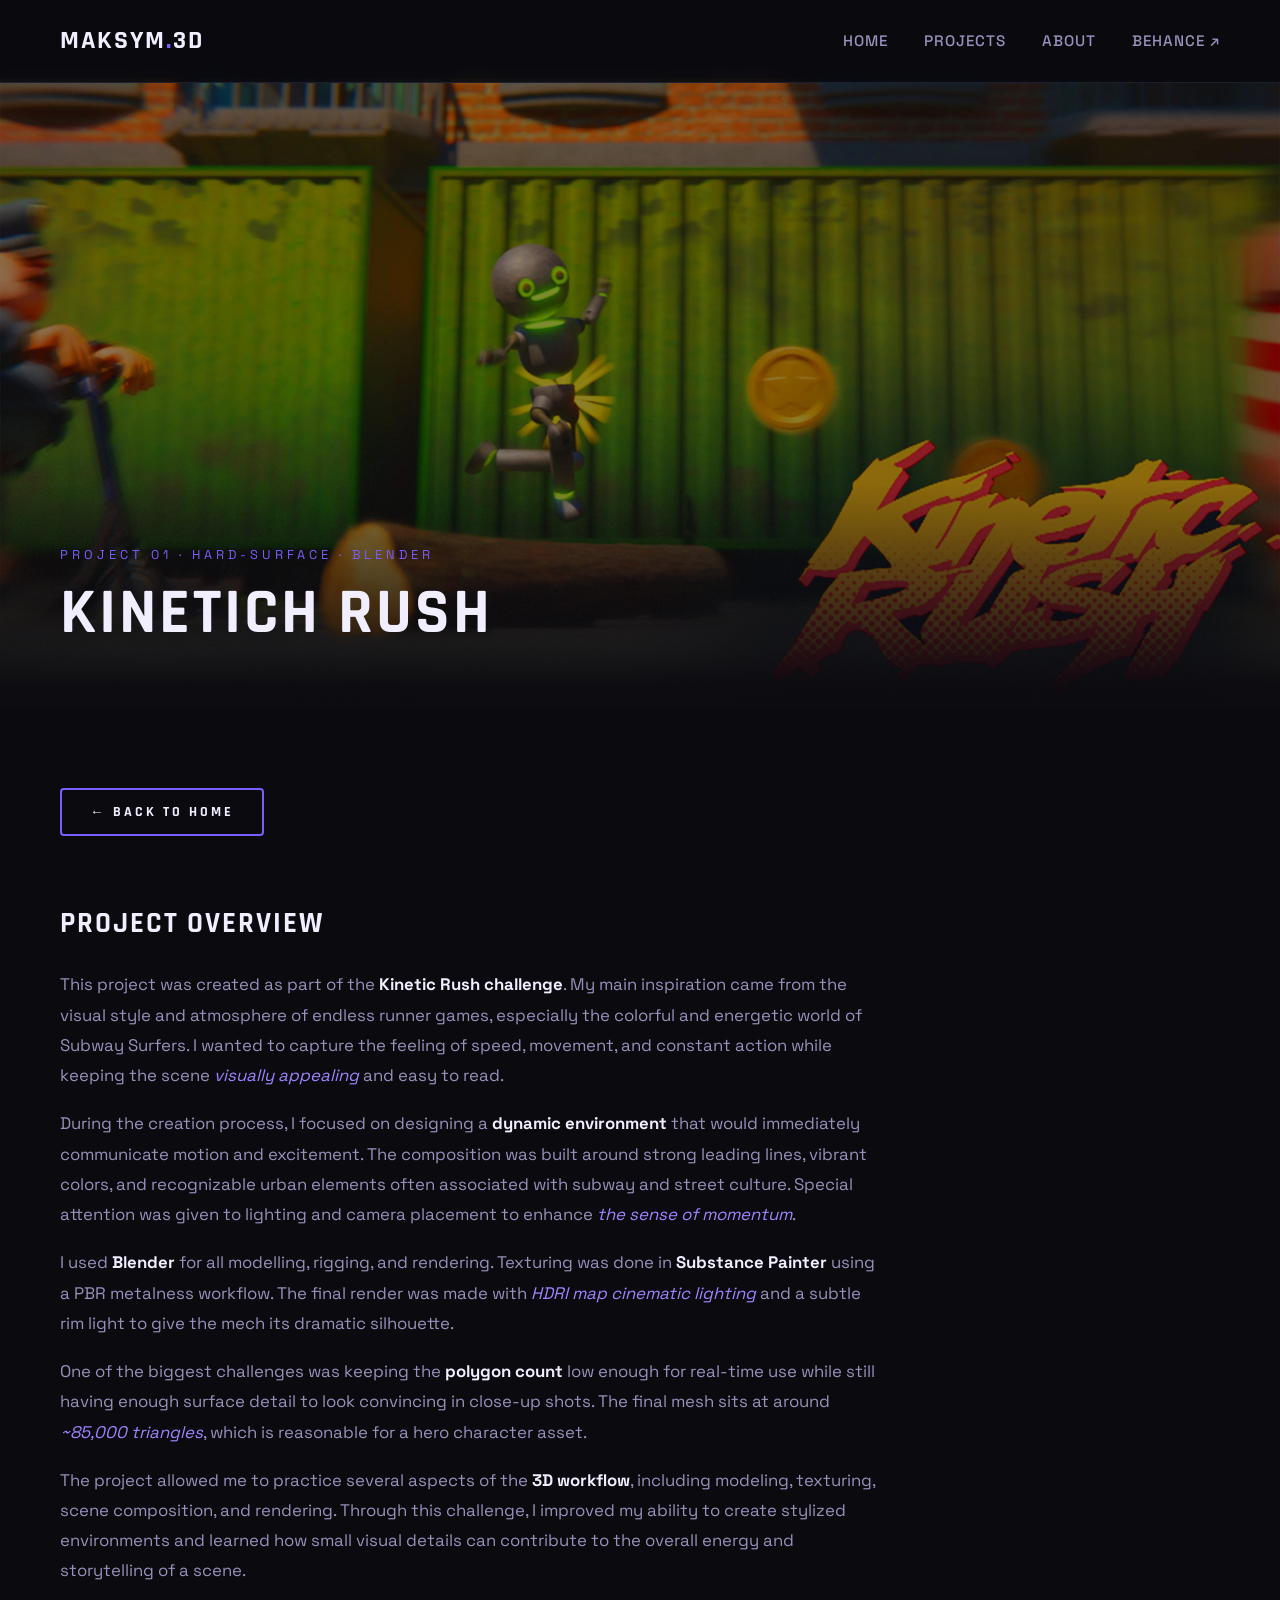
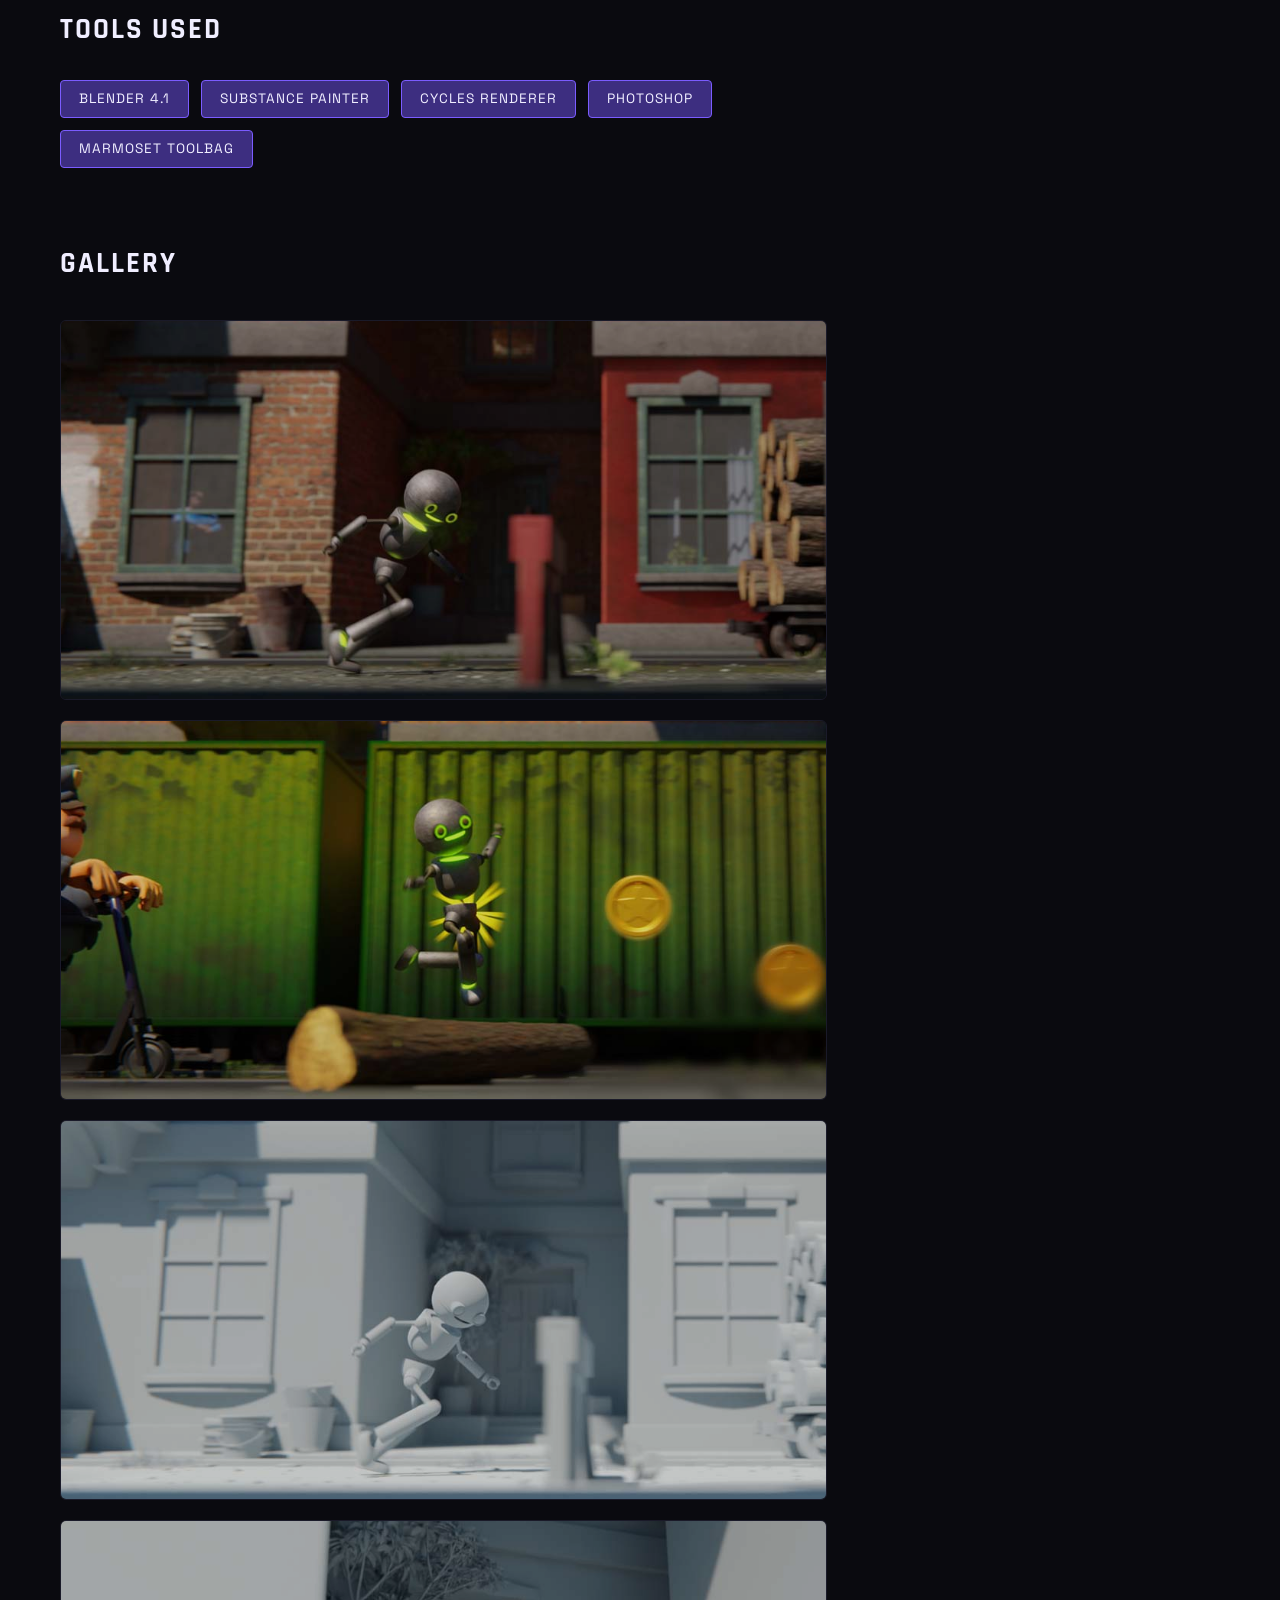
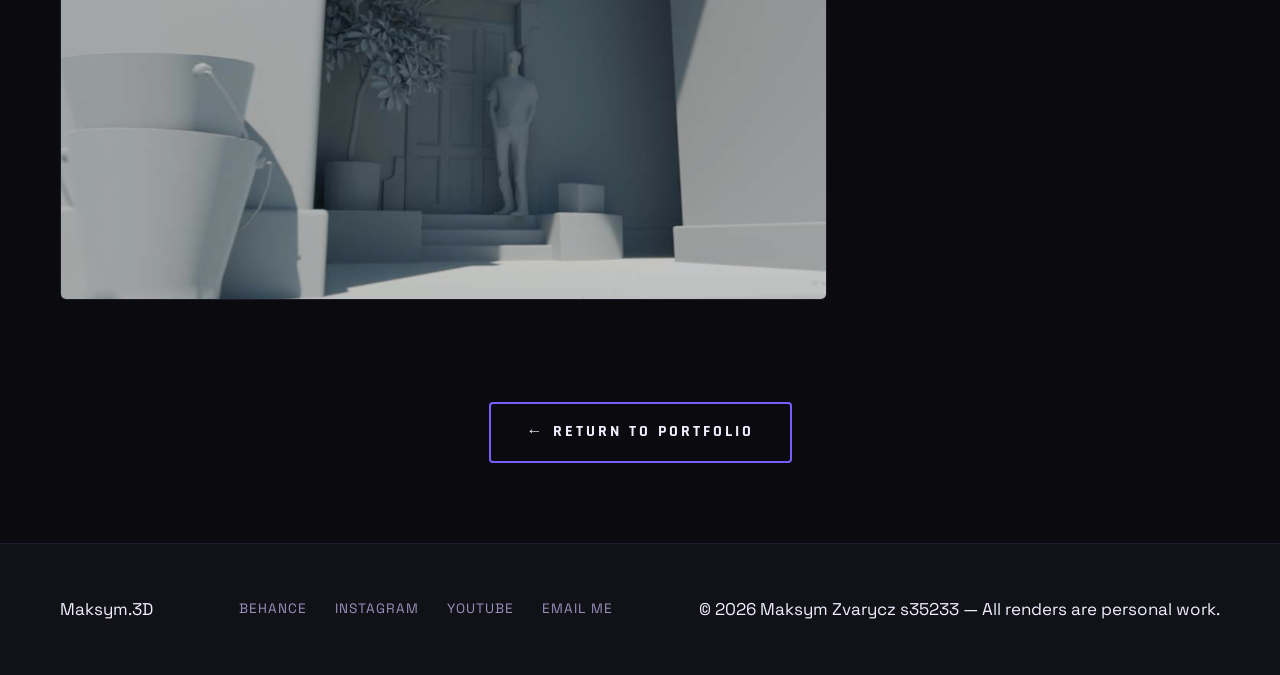
==== card 2.HTML @ 403d9074 "Add files via upload card 2 test" ====
<html lang="en">
<head>
    <meta charset="UTF-8">
    <meta name="viewport" content="width=device-width, initial-scale=1.0">
    <title>Kinetic Rush — Maksym Zvarycz 3D</title>
    <link rel="stylesheet" href="style.css">
</head>

<body>

    <!-- ===================== HEADER ===================== -->
    <header>
       <a href="index.html" class="logo">Maksym<span>.</span>3D</a>
        <nav>
            <a href="https://s35233-pja.github.io/index.html">Home</a>
            <a href="https://s35233-pja.github.io/index.html#projects">Projects</a>
            <a href="https://s35233-pja.github.io/index.html#about">About</a>
           <a href="https://www.behance.net/maximalityyystudio" target="_blank"> Behance ↗</a>
        </nav>
    </header>

    <!-- ===================== MAIN CONTENT ===================== -->
    <main>

        <!-- ===== PROJECT HERO BANNER ===== -->
        <section class="project-hero">
            <!-- Large banner image (external) -->
            <img
                class="hero-bg"
                src="Kinetic rush image.jpg"
            >

            <div class="project-hero-content">
                <span class="project-tag">Project 01 · Hard-Surface · Blender</span>
                <h1>Kinetich Rush</h1>
            </div>
        </section>

        <!-- ===== PROJECT CONTENT ===== -->
        <div class="project-content">

            <!-- Back button -->
            <a href="index.html" class="btn btn-back">← Back to Home</a>

            <br><br><br>

            <!-- ===== DESCRIPTION ===== -->
            <div class="project-desc">
                <h2>Project Overview</h2>

                <p>
This project was created as part of the <b>Kinetic Rush challenge</b>. 
My main inspiration came from the visual style and atmosphere of endless runner games, especially the colorful and energetic world of Subway Surfers. 
I wanted to capture the feeling of speed, movement, and constant action while keeping the scene <em>visually appealing</em> and easy to read.
                </p>

                <p>
During the creation process, I focused on designing a <b>dynamic environment</b> that would immediately communicate motion and excitement. 
The composition was built around strong leading lines, vibrant colors, and recognizable urban elements often associated with subway and street culture.
Special attention was given to lighting and camera placement to enhance <em>the sense of momentum</em>.
                </p>

                <p>
                    I used <b>Blender</b> for all modelling, rigging, and rendering.
                    Texturing was done in <b>Substance Painter</b> using a PBR metalness workflow.
                    The final render was made with <em>HDRI map cinematic lighting</em> and
                    a subtle rim light to give the mech its dramatic silhouette.
                </p>

                <p>
                    One of the biggest challenges was keeping the <b>polygon count</b> low enough
                    for real-time use while still having enough surface detail to look convincing
                    in close-up shots. The final mesh sits at around <em>~85,000 triangles</em>,
                    which is reasonable for a hero character asset.
                </p>

                <p>
                    The project allowed me to practice several aspects of the <b>3D workflow</b>, including modeling, texturing, scene composition, and rendering.
Through this challenge, I improved my ability to create stylized environments and learned how small visual details can contribute to the overall energy and storytelling of a scene.
                </p>

                <!-- Tools used list -->
                <h2>Tools Used</h2>
                <ul class="tools-list">
                    <li>Blender 4.1</li>
                    <li>Substance Painter</li>
                    <li>Cycles Renderer</li>
                    <li>Photoshop</li>
                    <li>Marmoset Toolbag</li>
                </ul>
            </div>

            <!-- ===== IMAGE GALLERY ===== -->
            <div class="gallery-section">
                <h2>Gallery</h2>
                <div class="gallery-grid">

                    <img
                        class="wide"
                        src="kont 3.jpg"
                        alt="render"
                    >

                    <img class="wide"
                        src="kont 1.jpg"
                        alt="render"
                    >

                    <img class="wide"
                        src="kont 2.jpg"
                        alt="render"
                    >
                    <img class="wide"
                        src="kont 4.jpg"
                        alt="render"
                    >

                </div>
            </div>

            <!-- ===== BACK BUTTON (bottom) ===== -->
            <div class="center-wrap">
                <a href="https://s35233-pja.github.io/index.html" class="btn">← Return to Portfolio</a>
            </div>
        </div><!-- end .project-content -->

    </main>

    <!-- FOOTER -->
    <footer>
        <span class="footer-logo">Maksym<span>.</span>3D</span>
        <div class="footer-links">
            <a href="https://www.behance.net/maximalityyystudio" target="_blank">Behance </a>
            <a href="https://www.instagram.com/polskojaponska/" target="_blank" title="Not my instagram btw"> Instagram </a>
            <a href="https://www.youtube.com/@Maximalityyy/featured" target="_blank">YouTube </a>
            <a href="mailto:s353233@pjwstk.edu.pl">Email Me</a>
        </div>
        <p>&copy; 2026 Maksym Zvarycz s35233 — All renders are personal work.</p>
    </footer>
</body>
</html>
---- style.css ----
/* PORTFOLIO - 3D ARTIST
   style.css - Main Stylesheet
   Written by: MAKSYM ZVARYCZ */

/* ---- Google Fonts Import ---- */
@import url('https://fonts.googleapis.com/css2?family=Rajdhani:wght@400;600;700&family=Space+Grotesk:wght@300;400;500&display=swap');

/* ---- CSS Variables (custom properties) ---- */
:root {
    --bg-dark:       #0a0a0f;
    --bg-card:       #111118;
    --bg-section:    #0d0d14;
    --accent:        #7b5cff;
    --accent-glow:   #a084ff;
    --accent-dim:    #3d2e80;
    --text-white:    #f0eeff;
    --text-grey:     #9990bb;
    --border-color:  #1e1e30;
    --font-heading:  'Rajdhani', sans-serif;
    --font-body:     'Space Grotesk', sans-serif;
}

/* ---- Reset & Base ---- */
* {
    margin: 0;
    padding: 0;
    box-sizing: border-box;
}

html {
    scroll-behavior: smooth;
}

body {
    background-color: var(--bg-dark);
    color: var(--text-white);
    font-family: var(--font-body);
    font-size: 17px;
    line-height: 1.8;
}

/* ---- KEYFRAME ANIMATIONS ---- */

/* Glowing pulse animation for hero title */
@keyframes glow-pulse {
    0%   { text-shadow: 0 0 10px var(--accent), 0 0 20px var(--accent); }
    50%  { text-shadow: 0 0 25px var(--accent-glow), 0 0 60px var(--accent-glow), 0 0 80px var(--accent); }
    100% { text-shadow: 0 0 10px var(--accent), 0 0 20px var(--accent); }
}

/* Slow floating animation for hero badge */
@keyframes float {
    0%   { transform: translateY(0px); }
    50%  { transform: translateY(-10px); }
    100% { transform: translateY(0px); }
}

/* Fade in from bottom - used on sections */
@keyframes fade-up {
    from {
        opacity: 0;
        transform: translateY(30px);
    }
    to {
        opacity: 1;
        transform: translateY(0);
    }
}

/* Scanning line effect on hero banner */
@keyframes scan-line {
    0%   { top: -5%; }
    100% { top: 105%; }
}

/* ============================================
   HEADER / NAVIGATION
   ============================================ */

header {
    position: fixed;
    top: 0;
    left: 0;
    width: 100%;
    z-index: 100;
    background-color: rgba(10, 10, 15, 0.85);
    backdrop-filter: blur(10px);
    border-bottom: 1px solid var(--border-color);
    padding: 18px 60px;
    display: flex;
    justify-content: space-between;
    align-items: center;
}

/* Logo / site name */
.logo {
    font-family: var(--font-heading);
    font-size: 1.6rem;
    font-weight: 700;
    color: var(--text-white);
    text-decoration: none;
    letter-spacing: 2px;
    text-transform: uppercase;
}

.logo span {
    color: var(--accent);
}

/* Navigation links */
nav {
    display: flex;
    gap: 36px;
    align-items: center;
}

nav a {
    color: var(--text-grey);
    text-decoration: none;
    font-size: 0.95rem;
    font-weight: 500;
    letter-spacing: 1px;
    text-transform: uppercase;
    transition: color 0.3s ease;
}

nav a:hover {
    color: var(--accent-glow);
}

/* Active / current page link */
nav a.active {
    color: var(--text-white);
    border-bottom: 2px solid var(--accent);
    padding-bottom: 2px;
}

/* ============================================
   HERO SECTION
   ============================================ */

.hero {
    position: relative;
    width: 100%;
    min-height: 100vh;
    display: flex;
    flex-direction: column;
    justify-content: center;
    align-items: center;
    text-align: center;
    overflow: hidden;
    padding: 0 90px;

    /* Background */
    background-image:
        linear-gradient(to bottom, rgba(10,10,15,0.6) 0%, rgba(10,10,15,0.4) 50%, rgba(10,10,15,0.9) 100%),
        url("https://wallpapershome.com/images/pages/pic_h/5255.jpg");
    background-size: cover;
    background-position: center;
    background-attachment: fixed;
}

/* Animation scaner */
.hero::after {
    content: '';
    position: absolute;
    left: 0;
    width: 100%;
    height: 3px;
    background: linear-gradient(90deg, transparent, var(--accent), transparent);
    opacity: 0.4;
    animation: scan-line 5s linear infinite;
}

/* Main hero title */
.hero h1 {
    font-family: var(--font-heading);
    font-size: clamp(3rem, 7vw, 7rem);
    font-weight: 700;
    line-height: 1.1;
    letter-spacing: 4px;
    text-transform: uppercase;
    color: var(--text-white);
    animation: glow-pulse 1s ease-in-out infinite;
}

.hero h1 .highlight {
    color: var(--accent-glow);
}

/* Subtitle under hero title */
.hero-sub {
    margin-top: 24px;
    font-size: 1.15rem;
    color: var(--text-grey);
    max-width: 600px;
    font-style: italic;
}

/* Scroll indicator at bottom */
.scroll-hint {
    position: absolute;
    bottom: 40px;
    font-size: 0.8rem;
    letter-spacing: 3px;
    text-transform: uppercase;
    color: var(--text-grey);
}

/* ============================================
   SECTION TITLES (shared)
   ============================================ */

.section-title {
    font-family: var(--font-heading);
    font-size: clamp(2rem, 4vw, 3.5rem);
    font-weight: 700;
    letter-spacing: 3px;
    text-transform: uppercase;
    color: var(--text-white);
    margin-bottom: 12px;
}

.section-title span {
    color: var(--accent);
}

.section-subtitle {
    color: var(--text-grey);
    font-size: 1rem;
    margin-bottom: 60px;
    font-style: italic;
}

.section-header {
    text-align: center;
    margin-bottom: 20px;
}

/* Divider line under section titles */
.divider {
    width: 80px;
    height: 3px;
    background: linear-gradient(90deg, var(--accent), transparent);
    margin: 16px auto 0 auto;
}

/* ============================================
   PROJECTS SECTION
   ============================================ */

.projects-section {
    background-color: var(--bg-section);
    padding: 120px 60px;
    animation: fade-up 0.8s ease both;
}

/* Cards grid using CSS Grid */
.projects-grid {
    display: grid;
    grid-template-columns: repeat(2, 1fr);
    gap: 40px;
    max-width: 1400px;
    margin: 0 auto;
}

/* Single project card */
.project-card {
    background-color: var(--bg-card);
    border: 1px solid var(--border-color);
    border-radius: 8px;
    overflow: hidden;
    text-decoration: none;
    color: var(--text-white);
    transition: transform 0.3s ease, border-color 0.3s ease, box-shadow 0.3s ease;
    display: block;
}

.project-card:hover {
    transform: translateY(-8px);
    border-color: var(--accent-dim);
    box-shadow: 0 20px 60px rgba(123, 92, 255, 0.2);
}

.project-card img {
    width: 100%;
    height: 320px;
    object-fit: cover;
    display: block;
    filter: brightness(0.85);
    transition: filter 0.3s ease;
}

.project-card:hover img {
    filter: brightness(1);
}

.card-body {
    padding: 28px 32px;
}

.card-tag {
    font-size: 0.75rem;
    letter-spacing: 3px;
    text-transform: uppercase;
    color: var(--accent);
    margin-bottom: 10px;
    display: block;
}

.card-title {
    font-family: var(--font-heading);
    font-size: 1.8rem;
    font-weight: 700;
    letter-spacing: 1px;
    margin-bottom: 12px;
}

.card-desc {
    color: var(--text-grey);
    font-size: 0.95rem;
    line-height: 1.7;
}

/* ============================================
   ABOUT ME SECTION
   ============================================ */

.about-section {
    padding-top: 20px;
    padding-bottom: 60px;
    padding-left: 60px;
    padding-right: 60px;

    max-width: 1400px;
    margin: 50px auto;

    display: flex;
    flex-direction: column;
    justify-content: center;
    align-items: center;
    gap: 30px;
}

.about-image-wrap {
    flex: 0 0 420px;
}

.about-image-wrap img {
    width: 100%;
    height: 520px;
    object-fit: cover;
    border-radius: 6px;
    border: 1px solid var(--border-color);
    filter: grayscale(20%) brightness(0.9);
}

/*footer suport*/

.about-text {
    flex: 1;
}

.about-text p {
    color: var(--text-grey);
    margin-bottom: 22px;
    font-size: 1.05rem;
}

.about-text p b {
    color: var(--text-white);
    font-weight: 600;
}

.about-text p em {
    color: var(--accent-glow);
    font-style: italic;
}

/* Skills list */
.skills-list {
    display: flex;
    flex-wrap: wrap;
    gap: 12px;
    margin-top: 28px;
    list-style: none;
}

.skills-list li {
    background-color: var(--bg-card);
    border: 1px solid var(--border-color);
    color: var(--text-grey);
    font-size: 0.85rem;
    letter-spacing: 1px;
    padding: 6px 16px;
    border-radius: 4px;
    text-transform: uppercase;
    transition: border-color 0.3s ease, color 0.3s ease;
}

.skills-list li:hover {
    border-color: var(--accent);
    color: var(--text-white);
}

/* ============================================
   CTA BUTTON (custom styled)
   ============================================ */

.btn {
    display: inline-block;
    margin-top: 32px;
    padding: 14px 36px;
    font-family: var(--font-heading);
    font-size: 1rem;
    font-weight: 700;
    letter-spacing: 3px;
    text-transform: uppercase;
    color: var(--text-white);
    text-decoration: none;
    background: transparent;
    border: 2px solid var(--accent);
    border-radius: 4px;
    cursor: pointer;
    transition: background 0.3s ease, color 0.3s ease, box-shadow 0.3s ease, transform 0.2s ease;
}

.btn:hover {
    background-color: var(--accent);
    color: #fff;
    box-shadow: 0 0 30px rgba(123, 92, 255, 0.5);
    transform: scale(1.04);
}

/* Back button - used on subpages */
.btn-back {
    margin-top: 0;
    padding: 10px 28px;
    font-size: 0.85rem;
}

/* ============================================
   FOOTER
   ============================================ */

footer {
    background-color: var(--bg-card);
    border-top: 1px solid var(--border-color);
    padding: 50px 60px;
    display: flex;
    justify-content: space-between;
    align-items: center;
    flex-wrap: wrap;
    gap: 20px;
}

.footer-name {
    font-family: var(--font-heading);
    font-size: 1.4rem;
    font-weight: 700;
    letter-spacing: 2px;
    color: var(--text-white);
}

.footer-name span {
    color: var(--accent);
}

.footer-links {
    display: flex;
    gap: 28px;
}

.footer-links a {
    color: var(--text-grey);
    font-size: 0.85rem;
    letter-spacing: 1px;
    text-transform: uppercase;
    text-decoration: none;
    transition: color 0.3s ease;
}

.footer-links a:hover {
    color: var(--accent-glow);
}

.footer-copy {
    color: var(--text-grey);
    font-size: 0.8rem;
    font-style: italic;
}

/* ============================================
   PROJECT SUBPAGE STYLES
   ============================================ */

/* Project hero banner */
.project-hero {
    position: relative;
    width: 100%;
    height: 70vh;
    min-height: 500px;
    display: flex;
    align-items: flex-end;
    overflow: hidden;
}

.project-hero img.hero-bg {
    position: absolute;
    inset: 0;
    width: 100%;
    height: 100%;
    object-fit: cover;
    object-position: center;
    filter: brightness(0.55);
    z-index: 0;
}

.project-hero-content {
    position: relative;
    z-index: 1;
    padding: 60px;
    width: 100%;
    background: linear-gradient(transparent, rgba(10,10,15,0.95) 90%);
}

.project-tag {
    font-size: 0.8rem;
    letter-spacing: 4px;
    text-transform: uppercase;
    color: var(--accent);
    display: block;
    margin-bottom: 12px;
}

.project-hero h1 {
    font-family: var(--font-heading);
    font-size: clamp(2.5rem, 5vw, 5rem);
    font-weight: 700;
    letter-spacing: 3px;
    text-transform: uppercase;
    line-height: 1.1;
}

/* Project content wrapper */
.project-content {
    max-width: 1400px;
    margin: 0 auto;
    padding: 80px 60px;
}

/* Project description text */
.project-desc {
    max-width: 820px;
    margin-bottom: 70px;
}

.project-desc h2 {
    font-family: var(--font-heading);
    font-size: 1.8rem;
    letter-spacing: 2px;
    text-transform: uppercase;
    color: var(--text-white);
    margin-bottom: 20px;
}

.project-desc p {
    color: var(--text-grey);
    margin-bottom: 18px;
    font-size: 1.05rem;
}

.project-desc p b {
    color: var(--text-white);
}

.project-desc p em {
    color: var(--accent-glow);
}

/* Tools list */
.tools-list {
    list-style: none;
    display: flex;
    flex-wrap: wrap;
    gap: 12px;
    margin-top: 24px;
}

.tools-list li {
    background-color: var(--accent-dim);
    color: var(--text-white);
    font-size: 0.85rem;
    letter-spacing: 1px;
    text-transform: uppercase;
    padding: 6px 18px;
    border-radius: 4px;
    border: 1px solid var(--accent);
}

/* Image gallery grid */
.gallery-section {
    margin-bottom: 70px;
}

.gallery-section h2 {
    font-family: var(--font-heading);
    font-size: 1.8rem;
    letter-spacing: 2px;
    text-transform: uppercase;
    margin-bottom: 30px;
    color: var(--text-white);
}

.gallery-grid {
    display: grid;
    grid-template-columns: repeat(3, 1fr);
    gap: 20px;
}

.gallery-grid img {
    width: 100%;
    height: 280px;
    object-fit: cover;
    border-radius: 6px;
    border: 1px solid var(--border-color);
    filter: brightness(0.85);
    transition: filter 0.3s ease, transform 0.3s ease;
    cursor: pointer;
    display: block;
}

.gallery-grid img:hover {
    filter: brightness(1.05);
    transform: scale(1.02);
}

/* Span a gallery image across 2 columns */
.gallery-grid .wide {
    grid-column: span 2;
    height: 380px;
}

/* Image map section (project2 requirement) */
.map-section {
    margin-bottom: 70px;
}

.map-section h2 {
    font-family: var(--font-heading);
    font-size: 1.8rem;
    letter-spacing: 2px;
    text-transform: uppercase;
    margin-bottom: 12px;
    color: var(--text-white);
}

.map-section p {
    color: var(--text-grey);
    margin-bottom: 24px;
    font-size: 0.95rem;
    font-style: italic;
}

.map-section img {
    max-width: 100%;
    border-radius: 6px;
    border: 1px solid var(--border-color);
    display: block;
}

/* ============================================
   UTILITIES
   ============================================ */

/* Main content needs padding-top because header is fixed */
main {
    padding-top: 78px;
}

/* Centered wrapper */
.center-wrap {
    text-align: center;
}

/* Light horizontal rule */
hr.section-rule {
    border: none;
    border-top: 1px solid var(--border-color);
    margin: 0 60px;
}
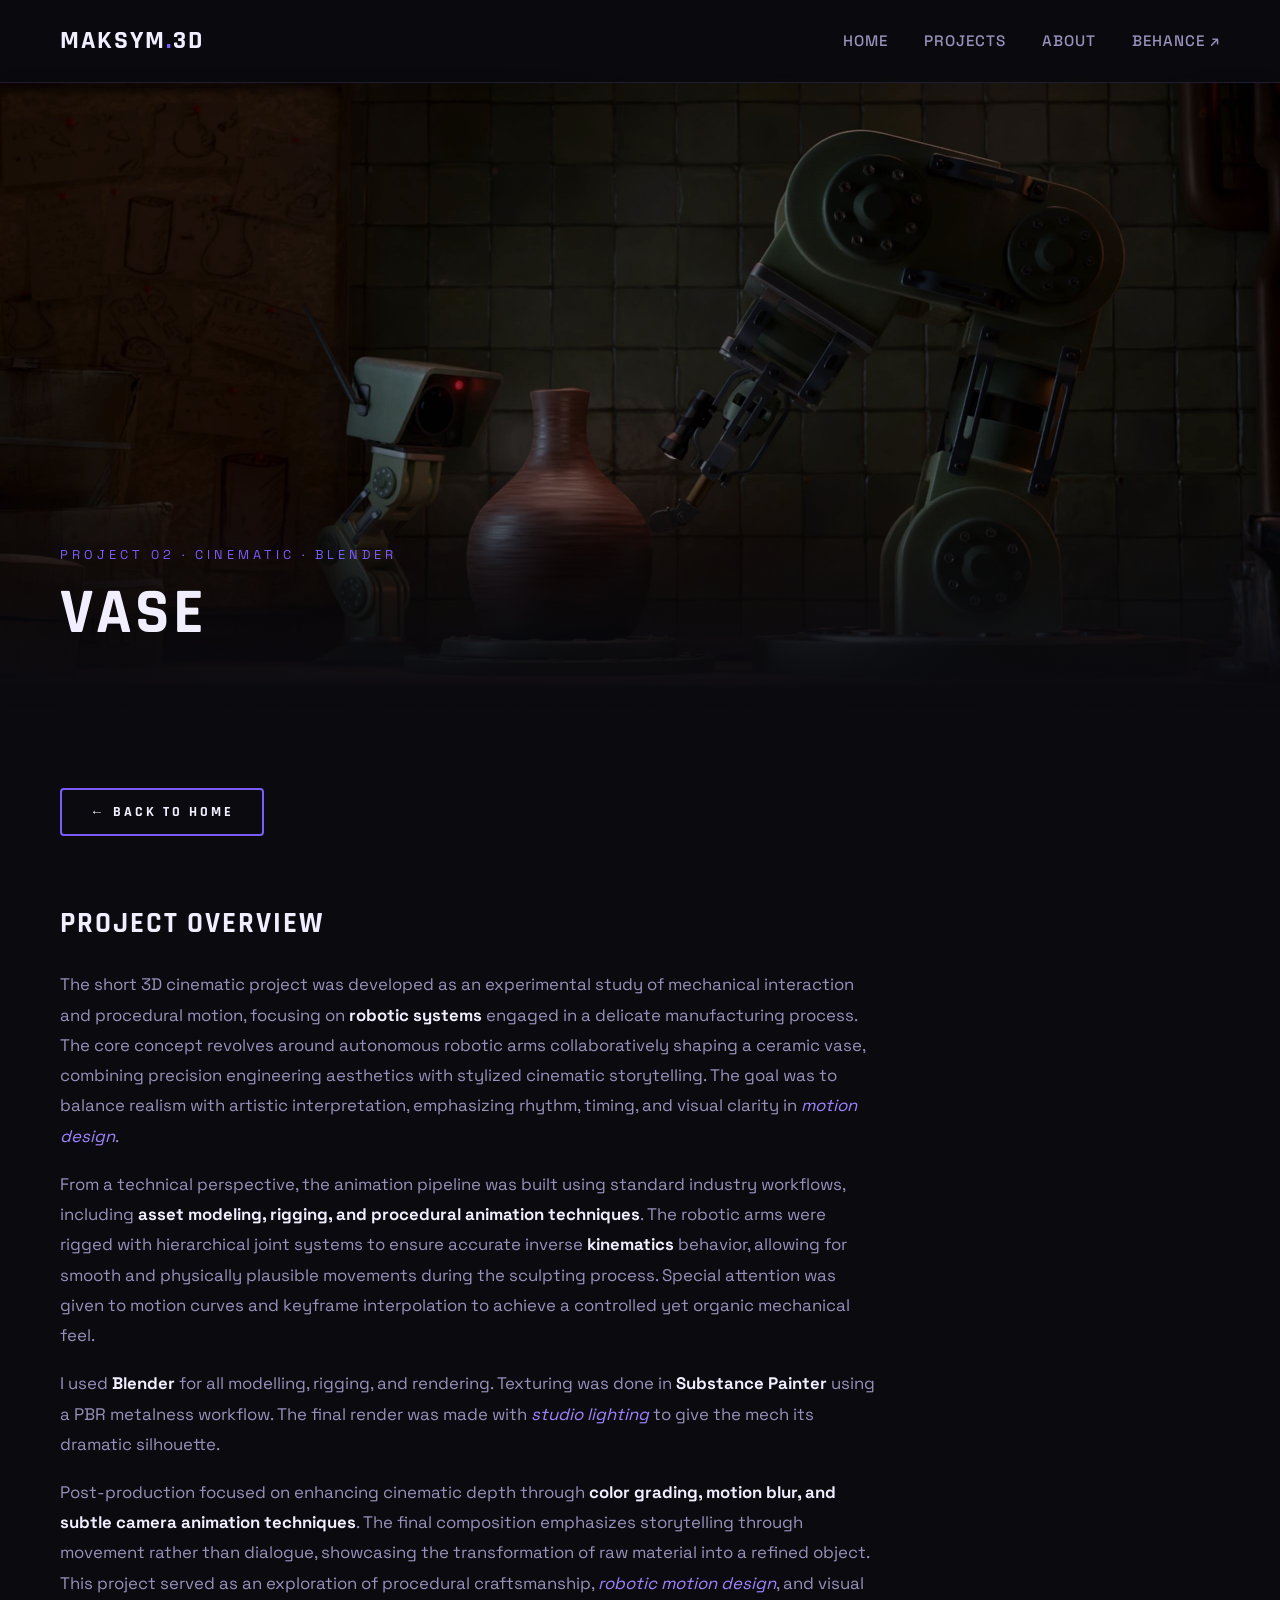
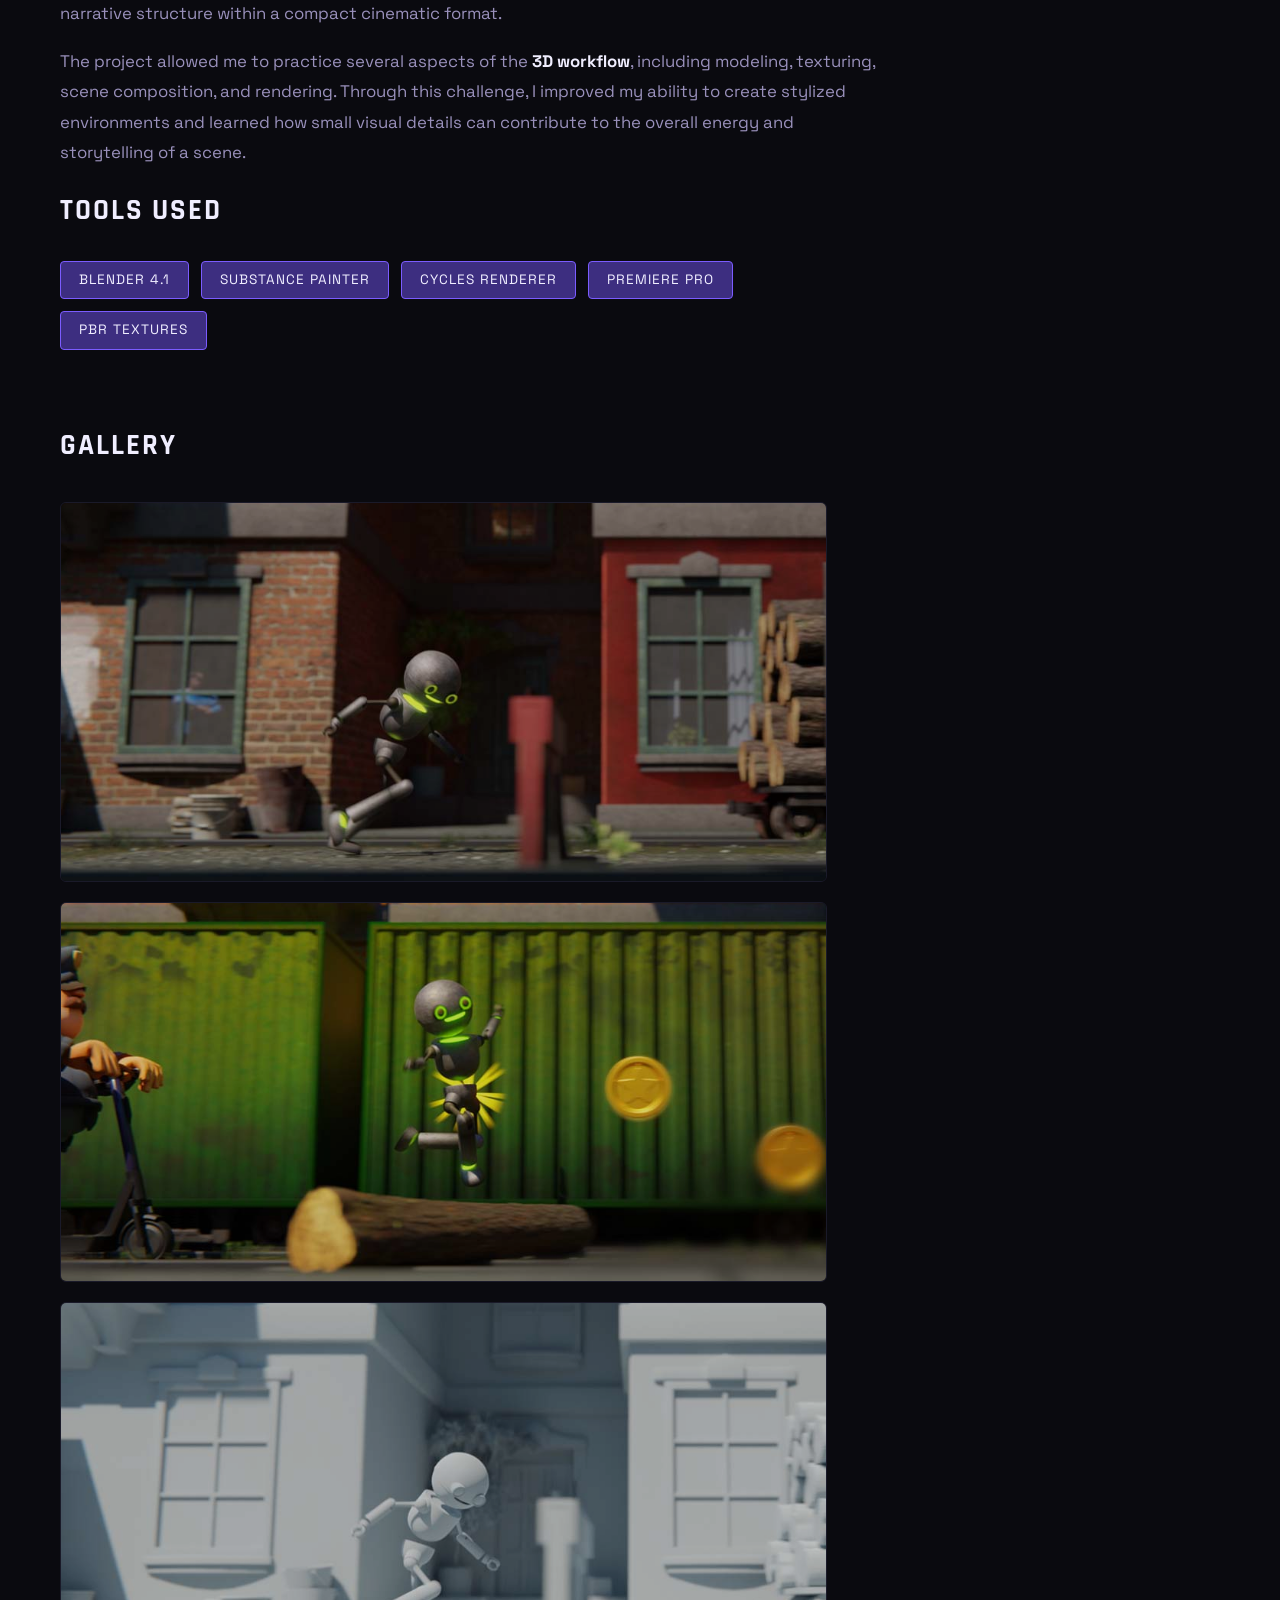
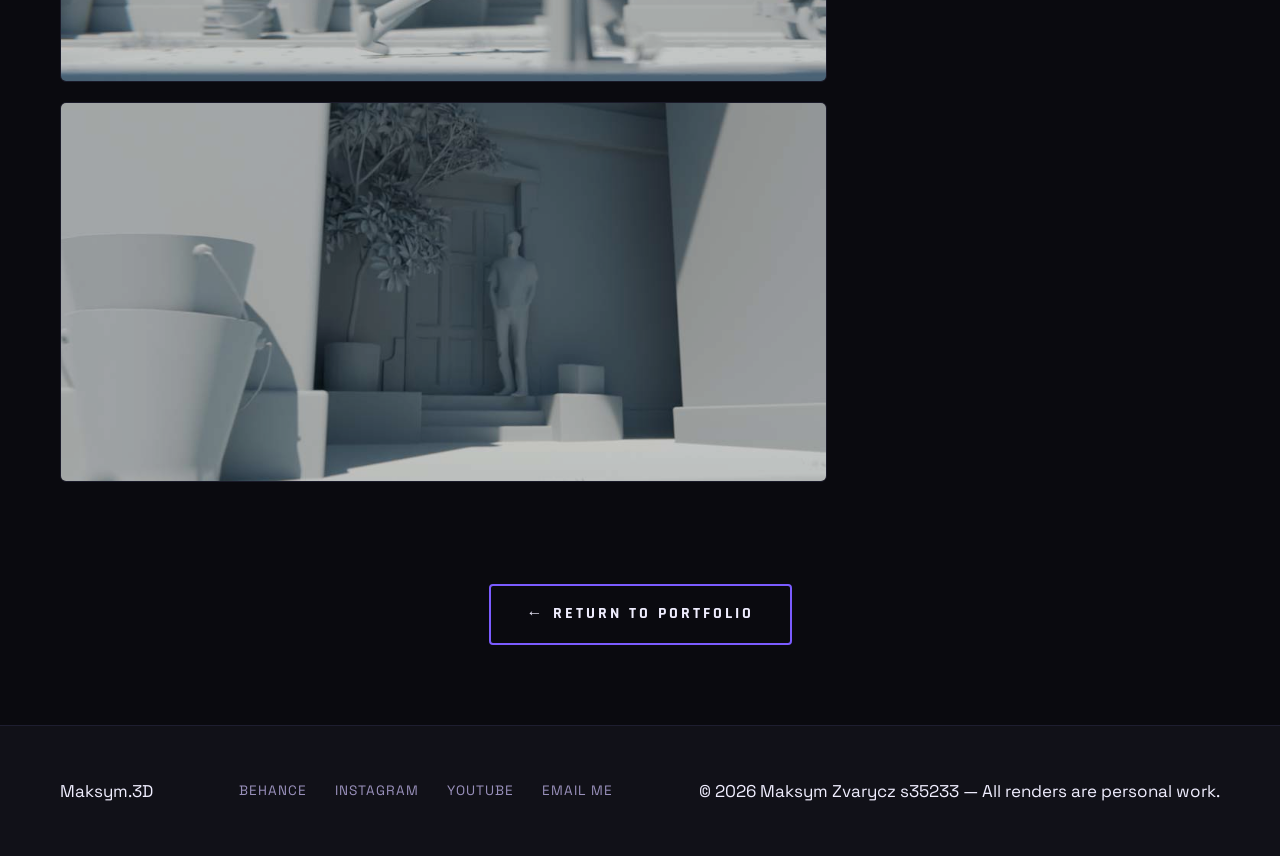
==== commit 874db21e: "Update card 2.HTML" ====
--- a/card 2.HTML
+++ b/card 2.HTML
@@ -27,12 +27,12 @@
             <!-- Large banner image (external) -->
             <img
                 class="hero-bg"
-                src="Kinetic rush image.jpg"
+                src="Vase film banner.jpg"
             >
 
             <div class="project-hero-content">
-                <span class="project-tag">Project 01 · Hard-Surface · Blender</span>
-                <h1>Kinetich Rush</h1>
+                <span class="project-tag">Project 02 · Cinematic · Blender</span>
+                <h1>Vase</h1>
             </div>
         </section>
 
@@ -49,29 +49,27 @@
                 <h2>Project Overview</h2>
 
                 <p>
-This project was created as part of the <b>Kinetic Rush challenge</b>. 
-My main inspiration came from the visual style and atmosphere of endless runner games, especially the colorful and energetic world of Subway Surfers. 
-I wanted to capture the feeling of speed, movement, and constant action while keeping the scene <em>visually appealing</em> and easy to read.
+The short 3D cinematic project was developed as an experimental study of mechanical interaction and procedural motion, focusing on <b>robotic systems</b> engaged in a delicate manufacturing process.
+The core concept revolves around autonomous robotic arms collaboratively shaping a ceramic vase, combining precision engineering aesthetics with stylized cinematic storytelling.
+The goal was to balance realism with artistic interpretation, emphasizing rhythm, timing, and visual clarity in <em>motion design</em>.
                 </p>
 
                 <p>
-During the creation process, I focused on designing a <b>dynamic environment</b> that would immediately communicate motion and excitement. 
-The composition was built around strong leading lines, vibrant colors, and recognizable urban elements often associated with subway and street culture.
-Special attention was given to lighting and camera placement to enhance <em>the sense of momentum</em>.
+From a technical perspective, the animation pipeline was built using standard industry workflows, including <b>asset modeling, rigging, and procedural animation techniques</b>.
+The robotic arms were rigged with hierarchical joint systems to ensure accurate inverse <b>kinematics</b> behavior, allowing for smooth and physically plausible movements during the sculpting process. 
+Special attention was given to motion curves and keyframe interpolation to achieve a controlled yet organic mechanical feel.
                 </p>
 
                 <p>
                     I used <b>Blender</b> for all modelling, rigging, and rendering.
                     Texturing was done in <b>Substance Painter</b> using a PBR metalness workflow.
-                    The final render was made with <em>HDRI map cinematic lighting</em> and
-                    a subtle rim light to give the mech its dramatic silhouette.
+                    The final render was made with <em>studio lighting</em> to give the mech its dramatic silhouette.
                 </p>
 
                 <p>
-                    One of the biggest challenges was keeping the <b>polygon count</b> low enough
-                    for real-time use while still having enough surface detail to look convincing
-                    in close-up shots. The final mesh sits at around <em>~85,000 triangles</em>,
-                    which is reasonable for a hero character asset.
+                    Post-production focused on enhancing cinematic depth through <b>color grading, motion blur, and subtle camera animation techniques</b>. 
+The final composition emphasizes storytelling through movement rather than dialogue, showcasing the transformation of raw material into a refined object. 
+This project served as an exploration of procedural craftsmanship, <em>robotic motion design</em>, and visual narrative structure within a compact cinematic format.
                 </p>
 
                 <p>
@@ -85,8 +83,8 @@
                     <li>Blender 4.1</li>
                     <li>Substance Painter</li>
                     <li>Cycles Renderer</li>
-                    <li>Photoshop</li>
-                    <li>Marmoset Toolbag</li>
+                    <li>Premiere Pro</li>
+                    <li>PBR textures</li>
                 </ul>
             </div>
 
@@ -138,4 +136,4 @@
         <p>&copy; 2026 Maksym Zvarycz s35233 — All renders are personal work.</p>
     </footer>
 </body>
-</html>+</html>
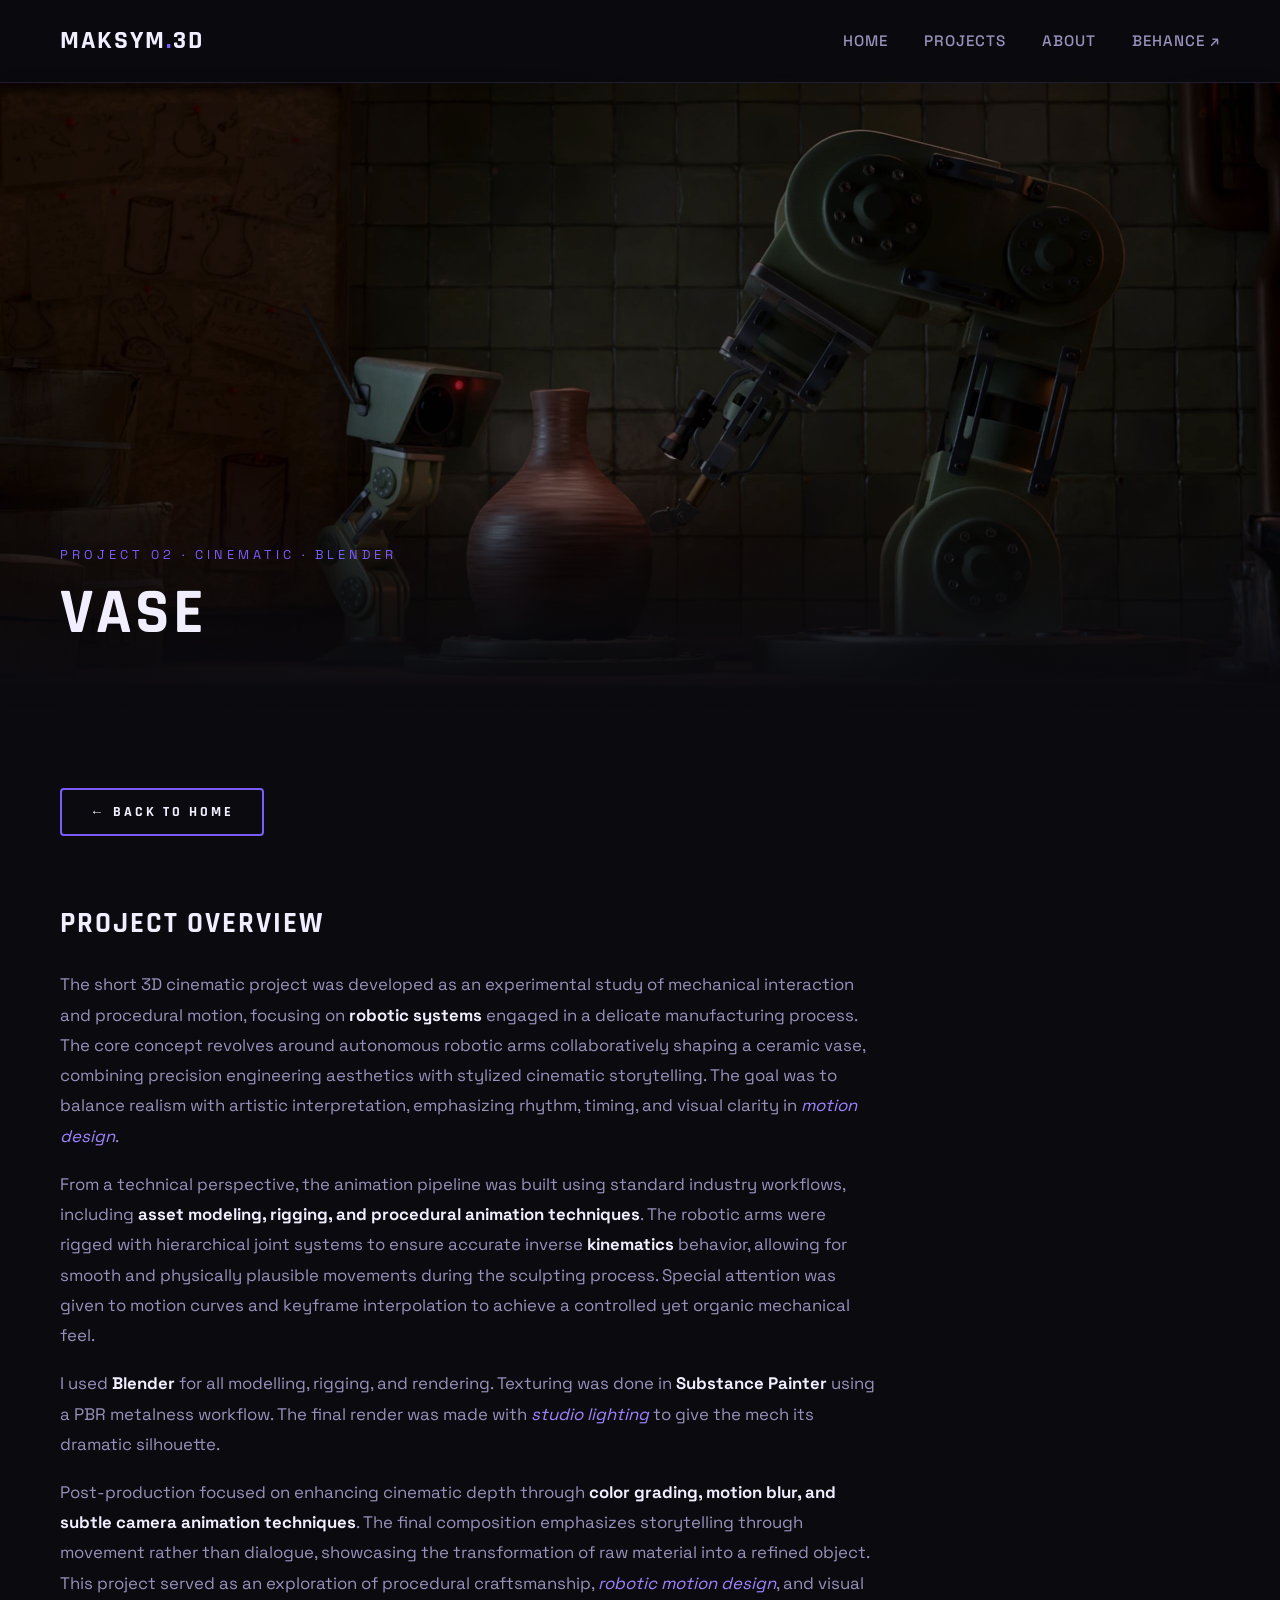
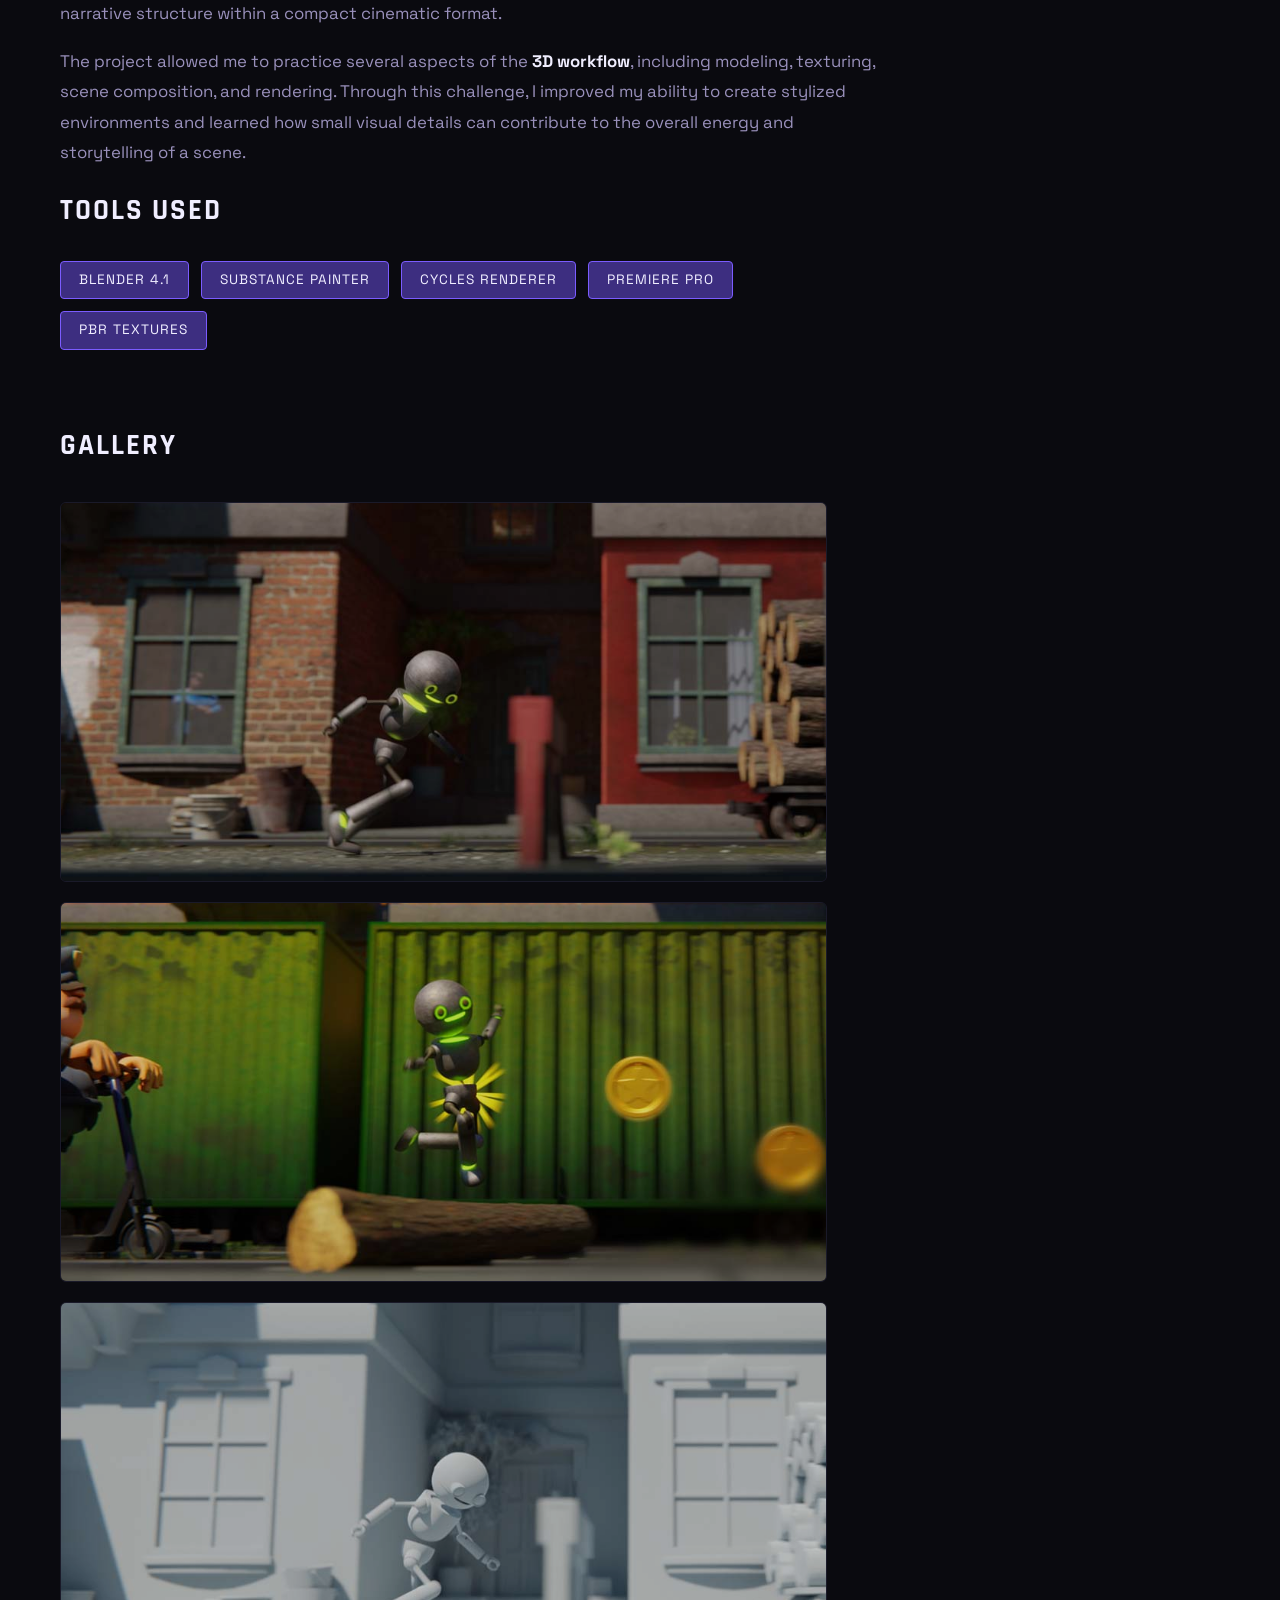
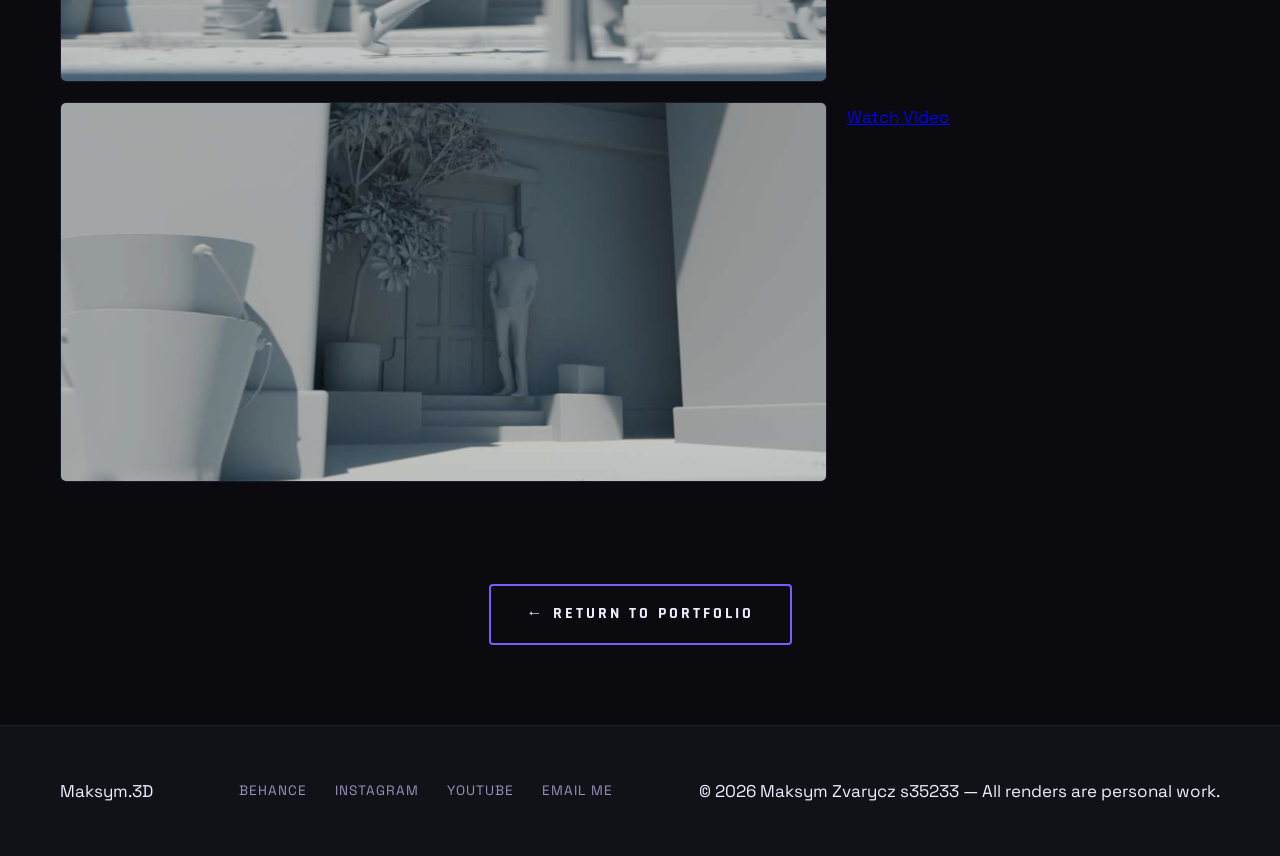
==== commit 58e872cd: "Update card 2.HTML" ====
--- a/card 2.HTML
+++ b/card 2.HTML
@@ -112,7 +112,9 @@
                         src="kont 4.jpg"
                         alt="render"
                     >
-
+<a href="https://youtu.be/BWdvErtmLzc" target="_blank">
+    Watch Video
+</a>
                 </div>
             </div>
 
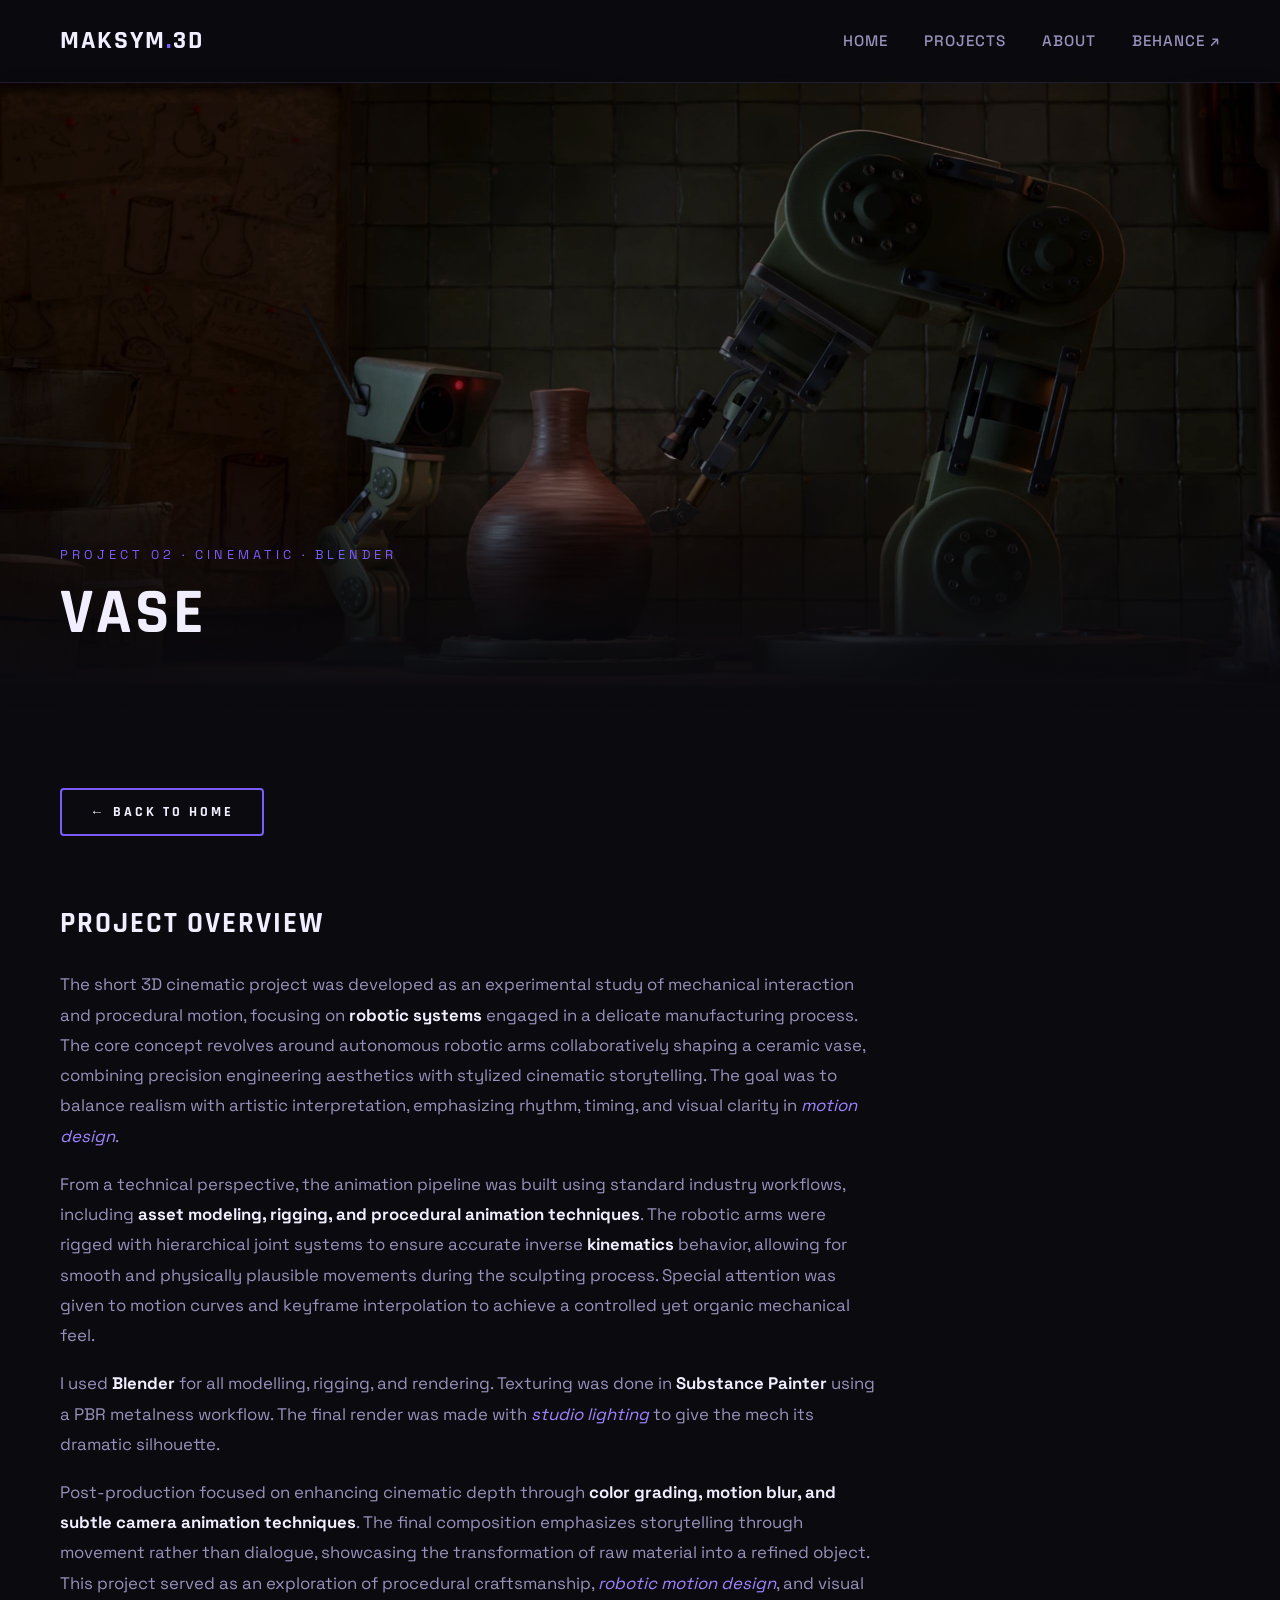
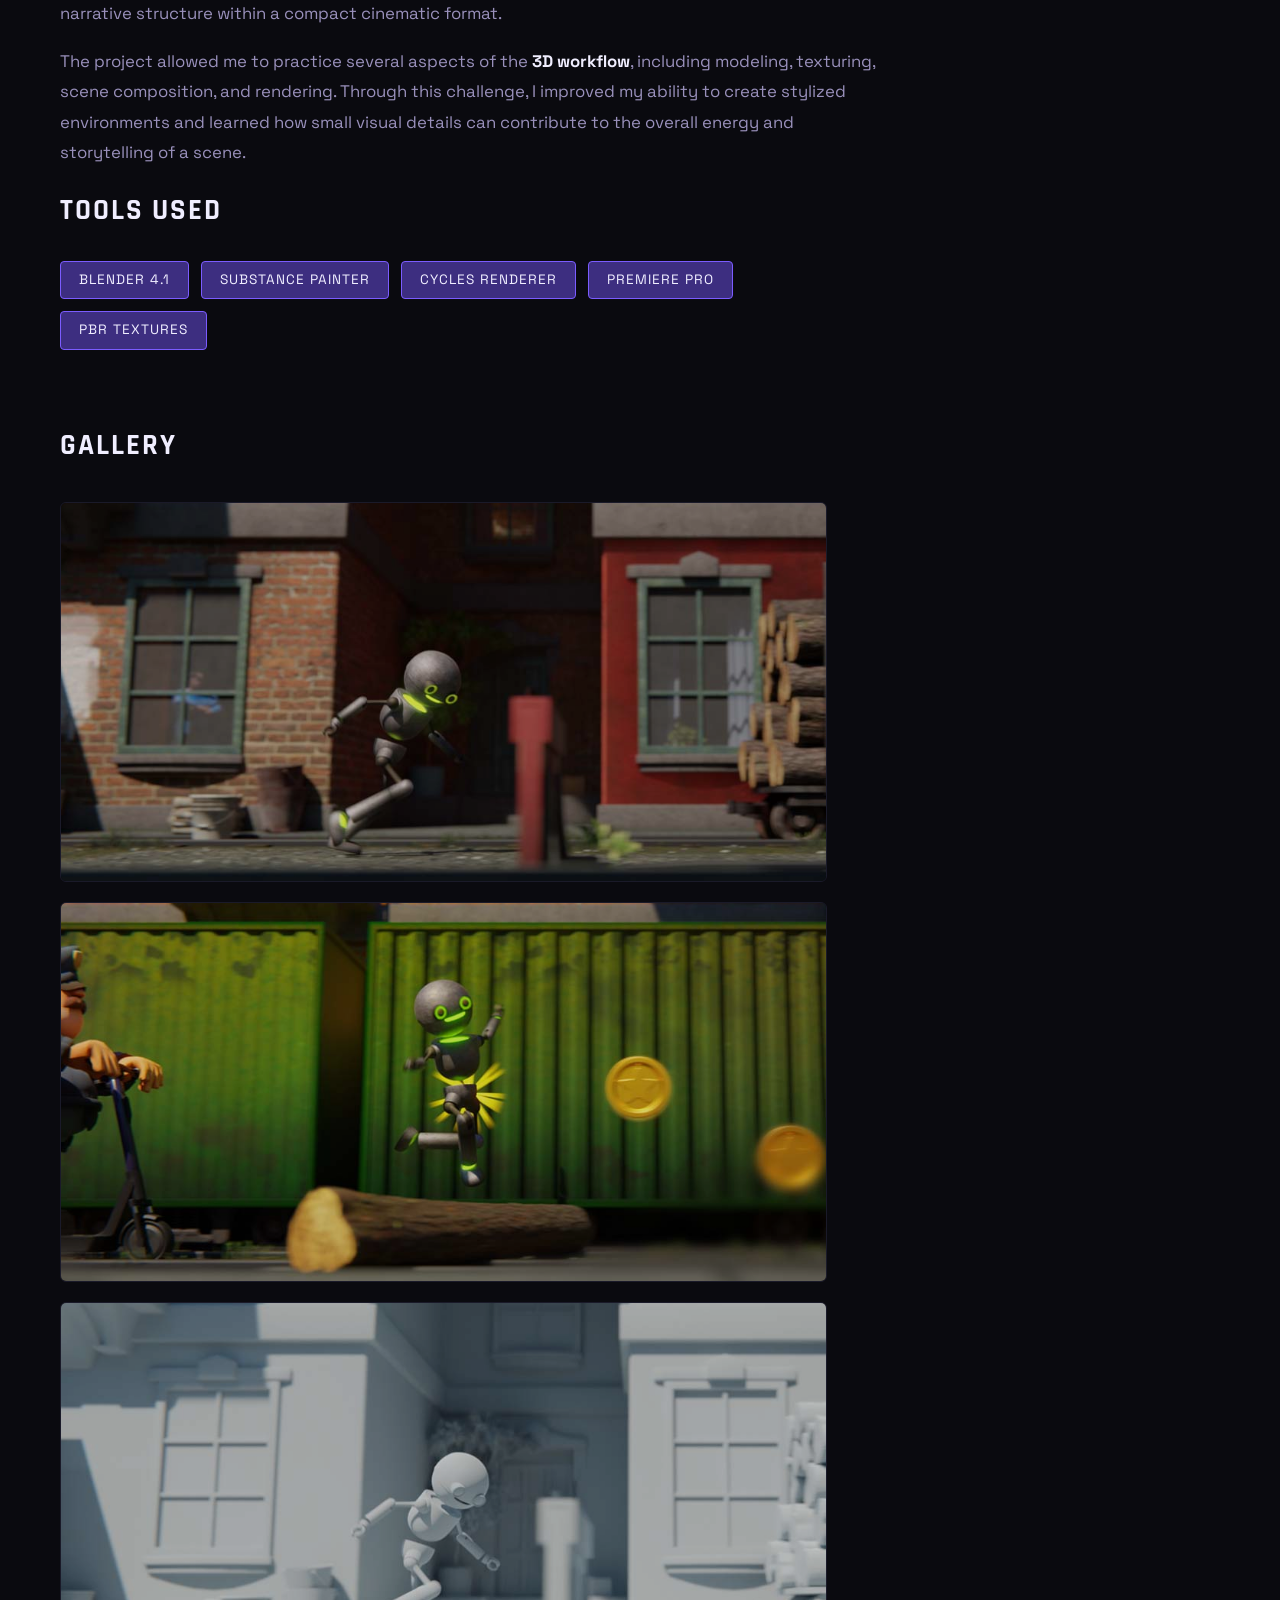
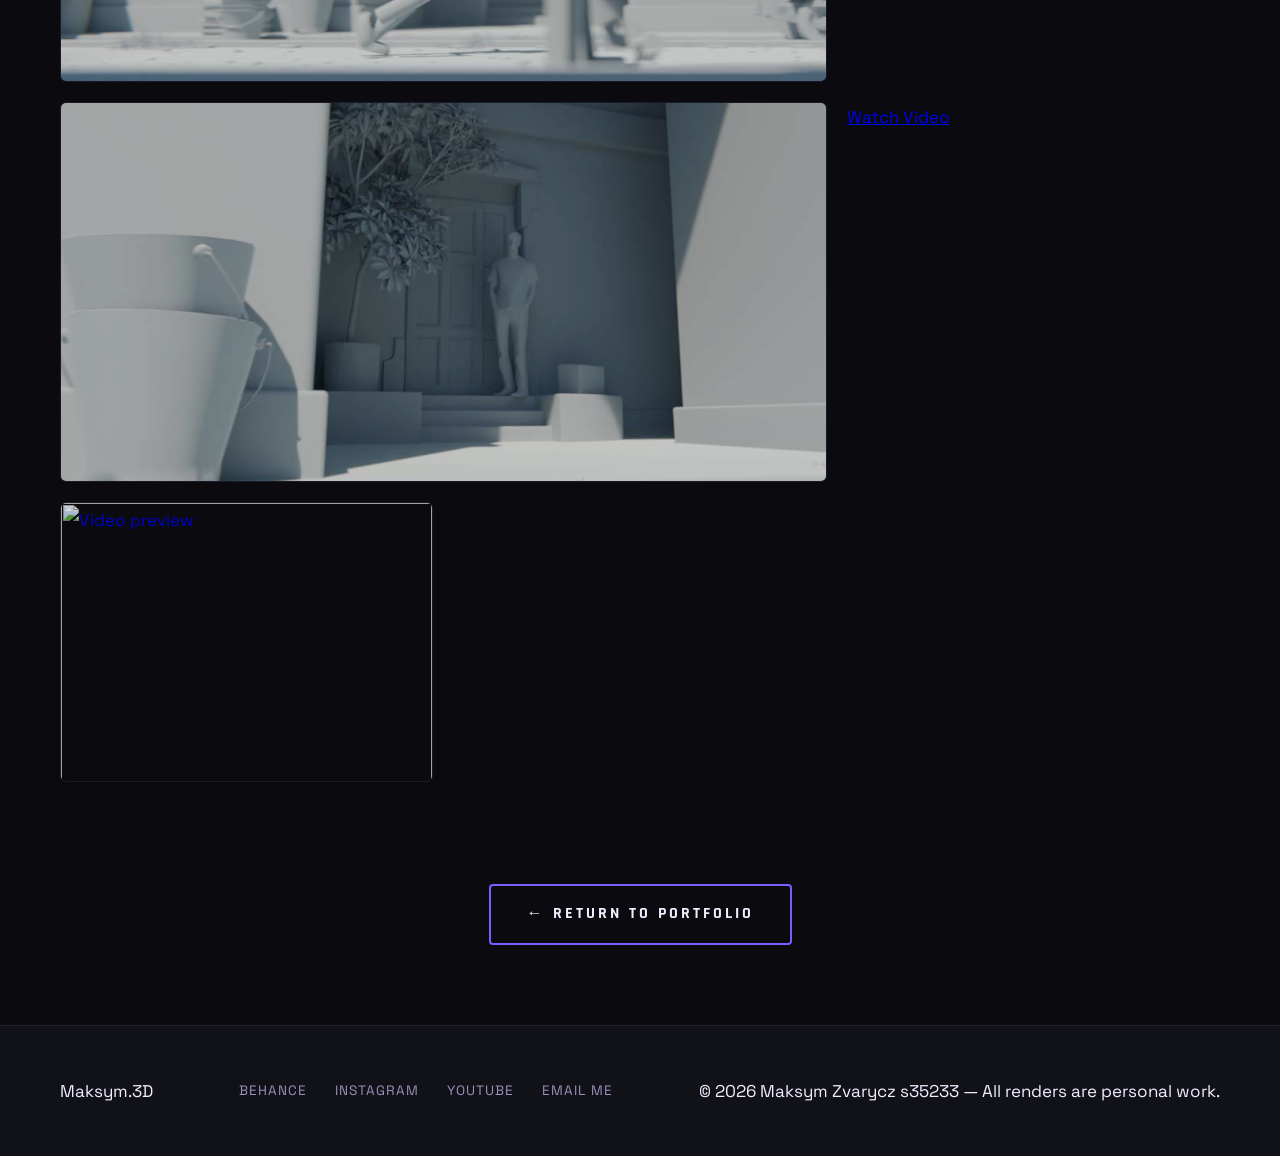
==== commit 1b0befea: "Update card 2.HTML" ====
--- a/card 2.HTML
+++ b/card 2.HTML
@@ -2,7 +2,7 @@
 <head>
     <meta charset="UTF-8">
     <meta name="viewport" content="width=device-width, initial-scale=1.0">
-    <title>Kinetic Rush — Maksym Zvarycz 3D</title>
+    <title>Vase — Maksym Zvarycz 3D</title>
     <link rel="stylesheet" href="style.css">
 </head>
 
@@ -115,6 +115,9 @@
 <a href="https://youtu.be/BWdvErtmLzc" target="_blank">
     Watch Video
 </a>
+<a href="https://youtu.be/BWdvErtmLzc" target="_blank">
+    <img src="https://youtu.be/BWdvErtmLzc" alt="Video preview">
+</a>
                 </div>
             </div>
 
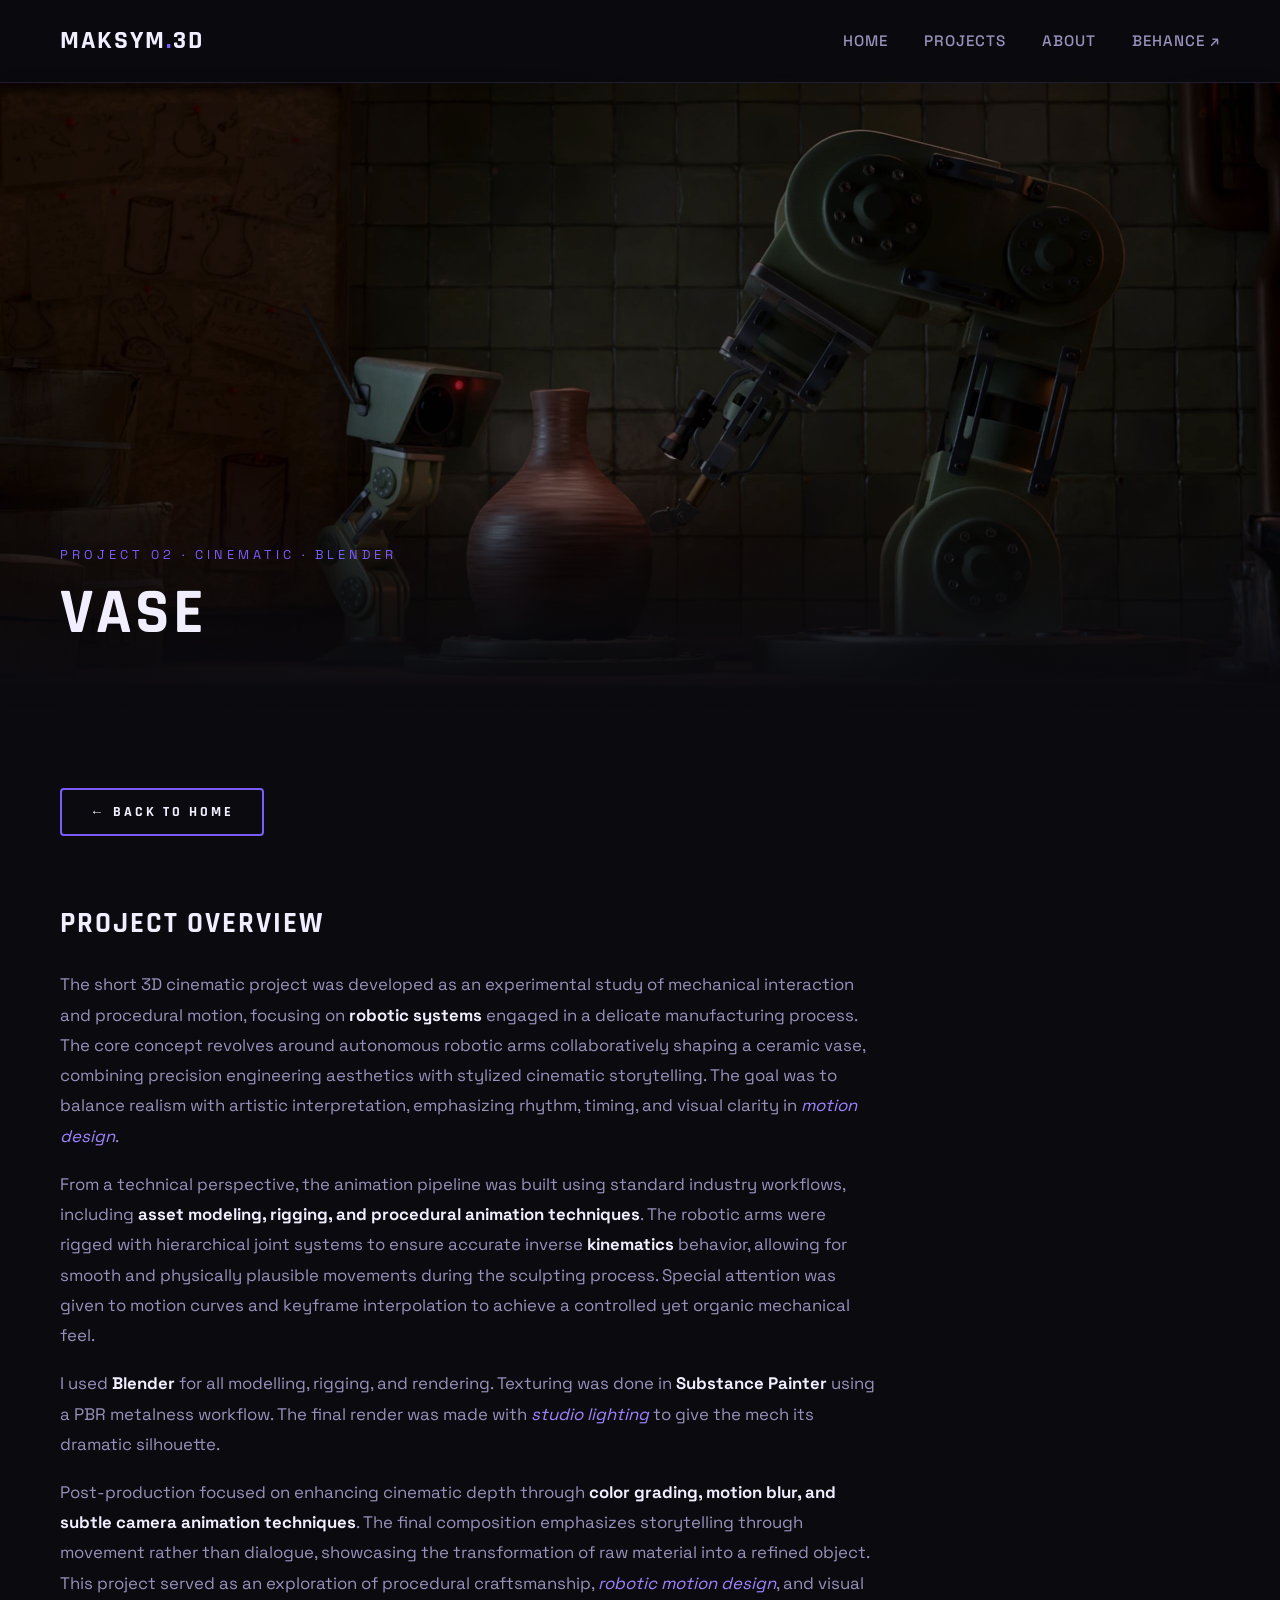
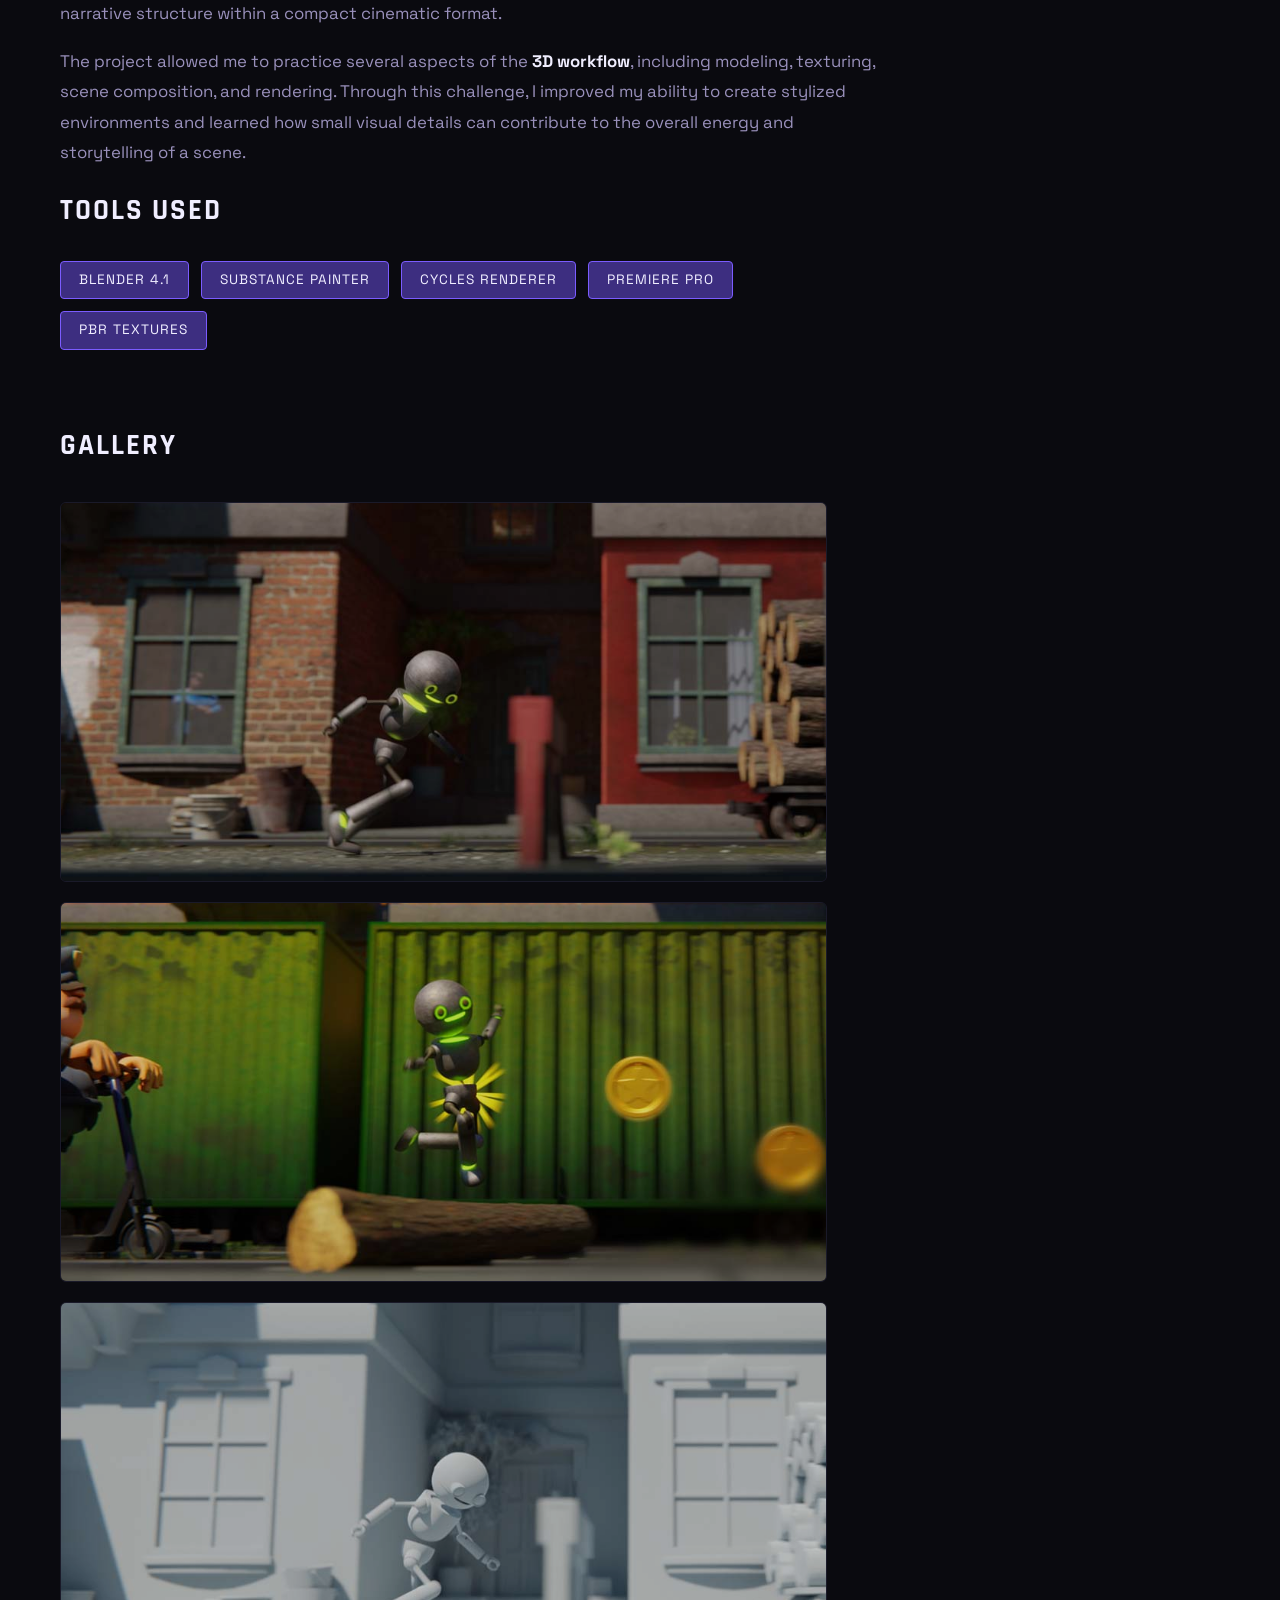
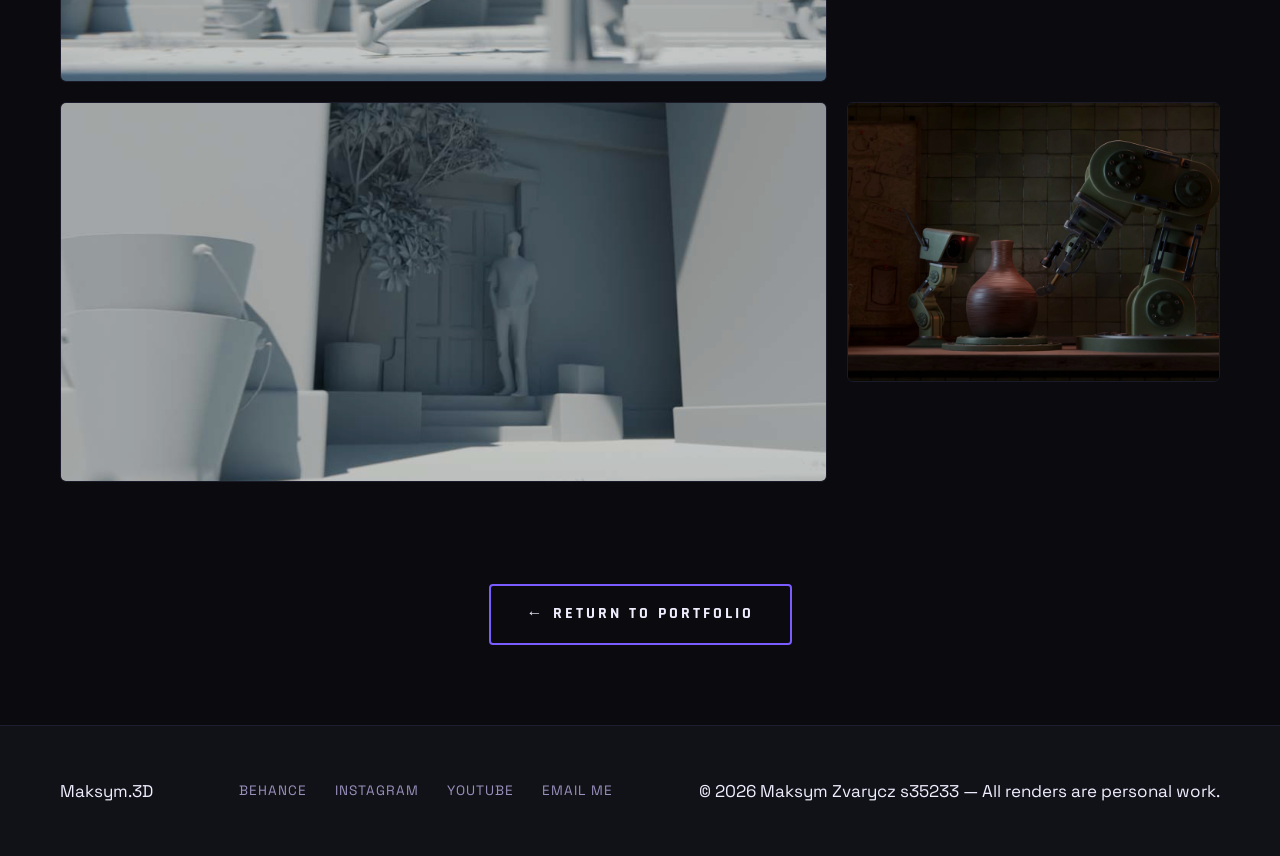
==== commit 5c3c02f8: "Update card 2.HTML" ====
--- a/card 2.HTML
+++ b/card 2.HTML
@@ -112,12 +112,11 @@
                         src="kont 4.jpg"
                         alt="render"
                     >
+<div>
 <a href="https://youtu.be/BWdvErtmLzc" target="_blank">
-    Watch Video
+    <img src="Vase film banner.jpg" alt="Video preview">
 </a>
-<a href="https://youtu.be/BWdvErtmLzc" target="_blank">
-    <img src="https://youtu.be/BWdvErtmLzc" alt="Video preview">
-</a>
+</div>
                 </div>
             </div>
 
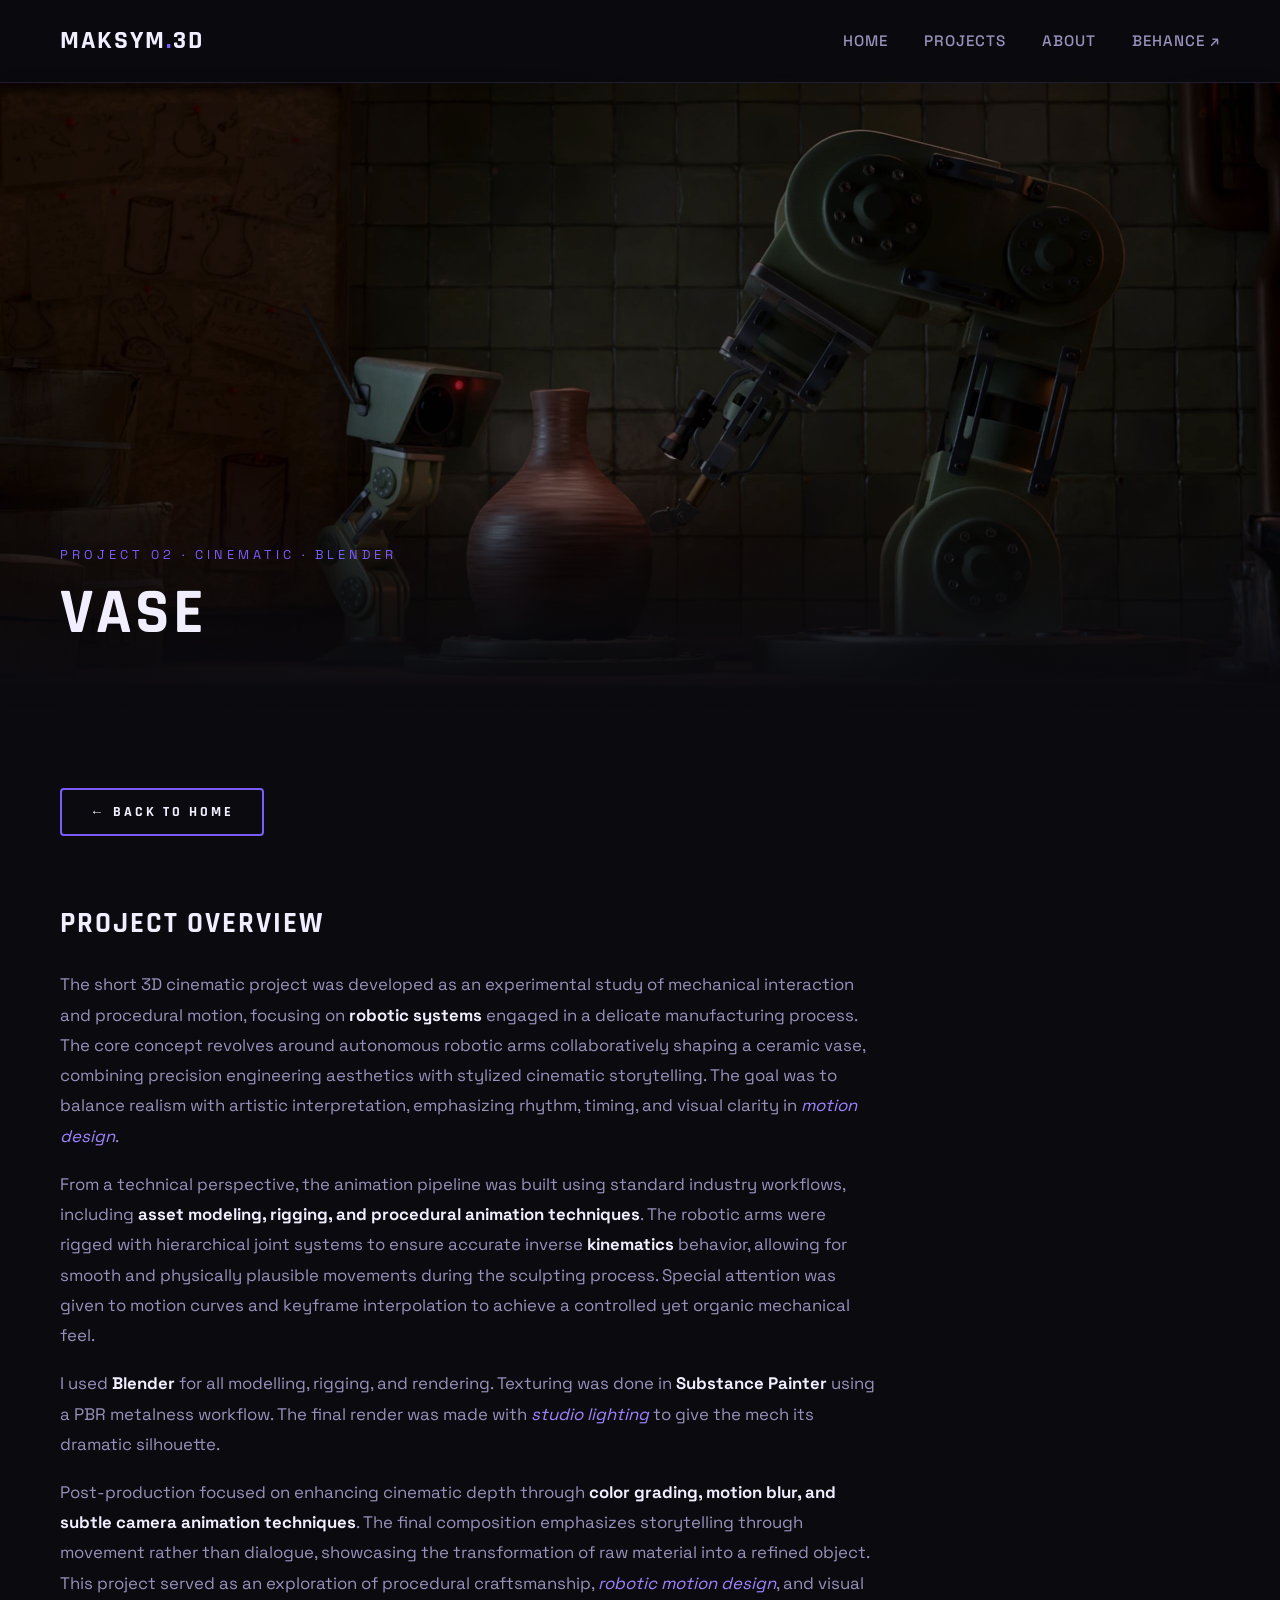
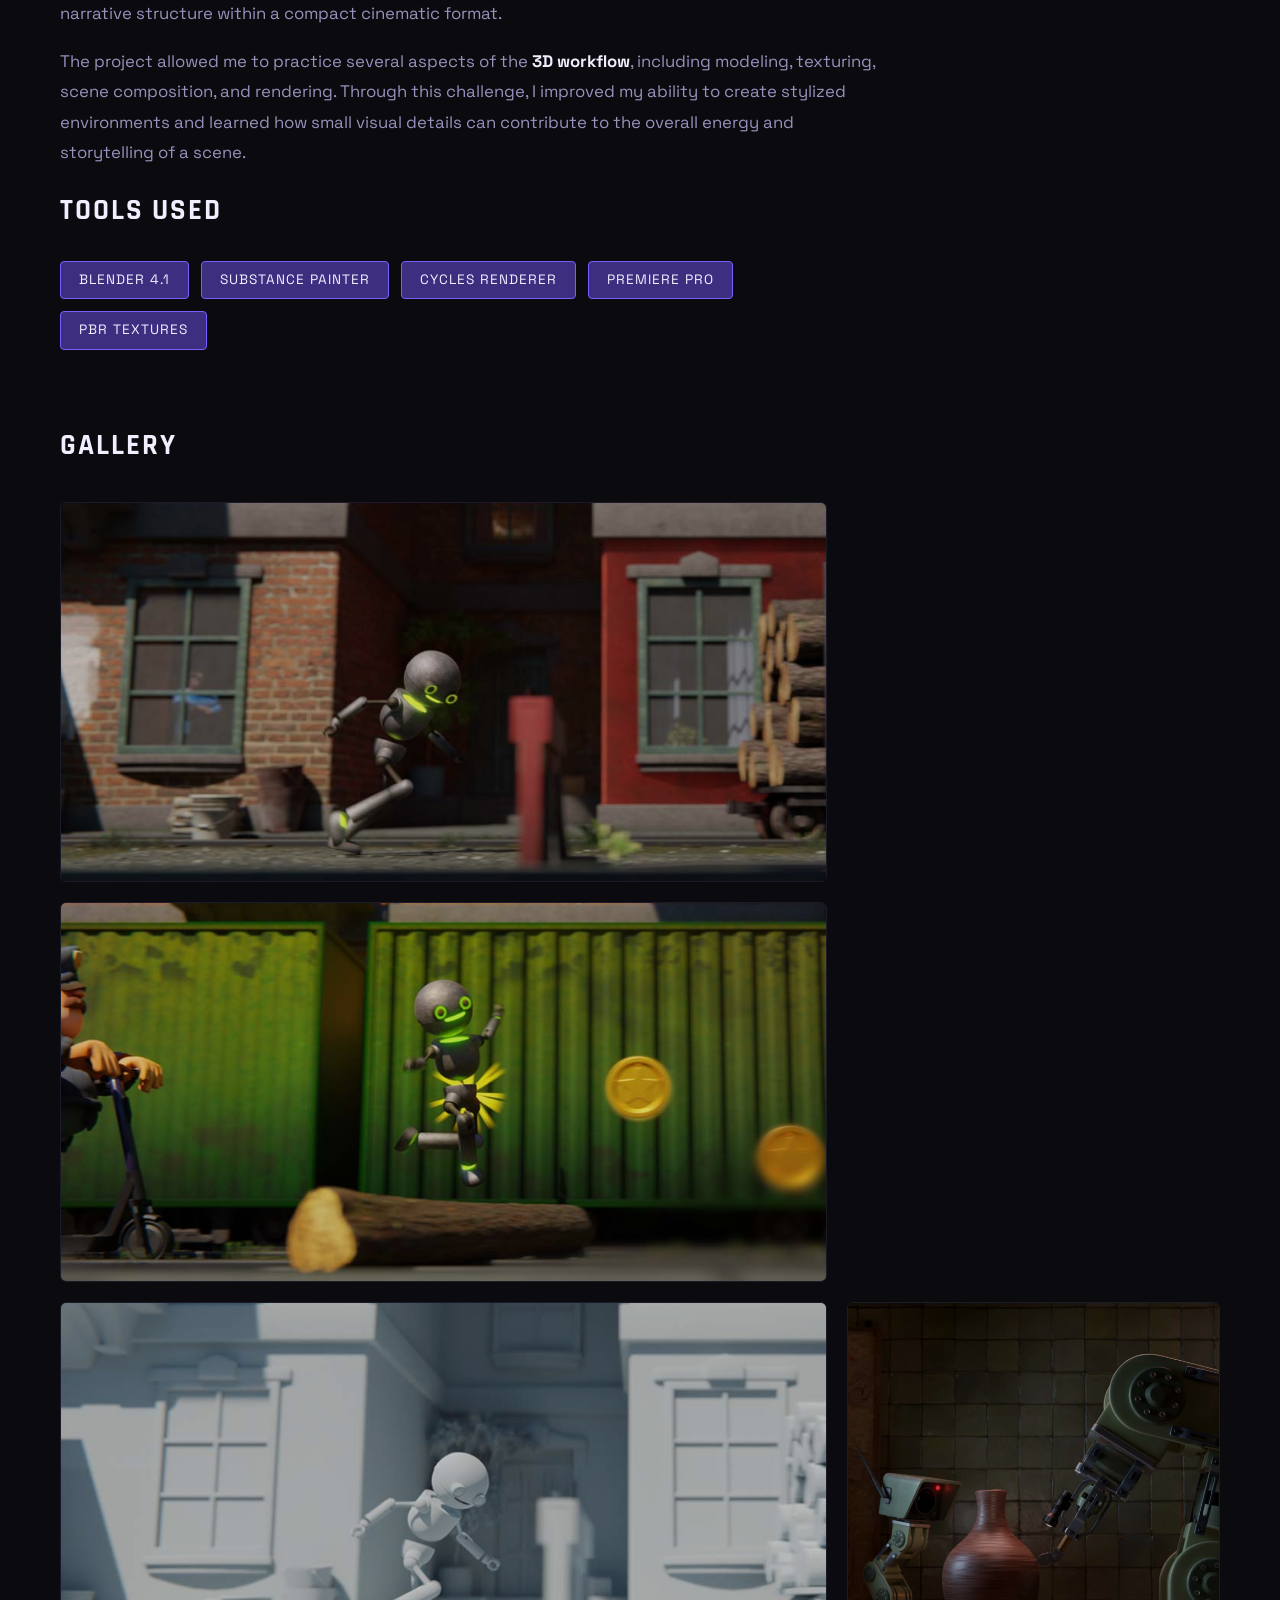
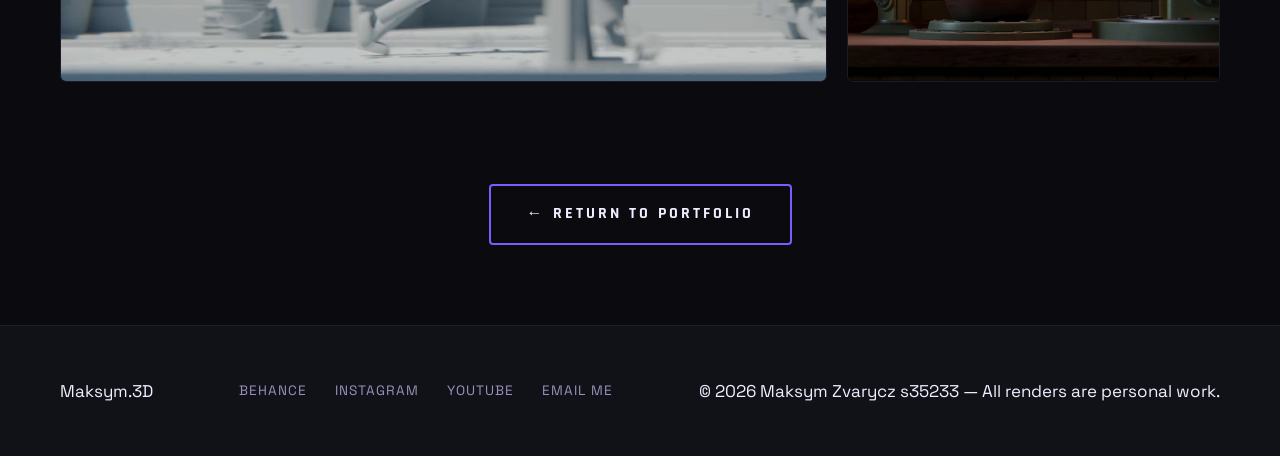
==== commit 32e2c9ad: "Update card 2.HTML" ====
--- a/card 2.HTML
+++ b/card 2.HTML
@@ -108,15 +108,9 @@
                         src="kont 2.jpg"
                         alt="render"
                     >
-                    <img class="wide"
-                        src="kont 4.jpg"
-                        alt="render"
-                    >
-<div>
-<a href="https://youtu.be/BWdvErtmLzc" target="_blank">
-    <img src="Vase film banner.jpg" alt="Video preview">
+                    <a href="https://youtu.be/BWdvErtmLzc" target="_blank">
+    <img class="wide" src="Vase film banner.jpg" alt="Video preview">
 </a>
-</div>
                 </div>
             </div>
 
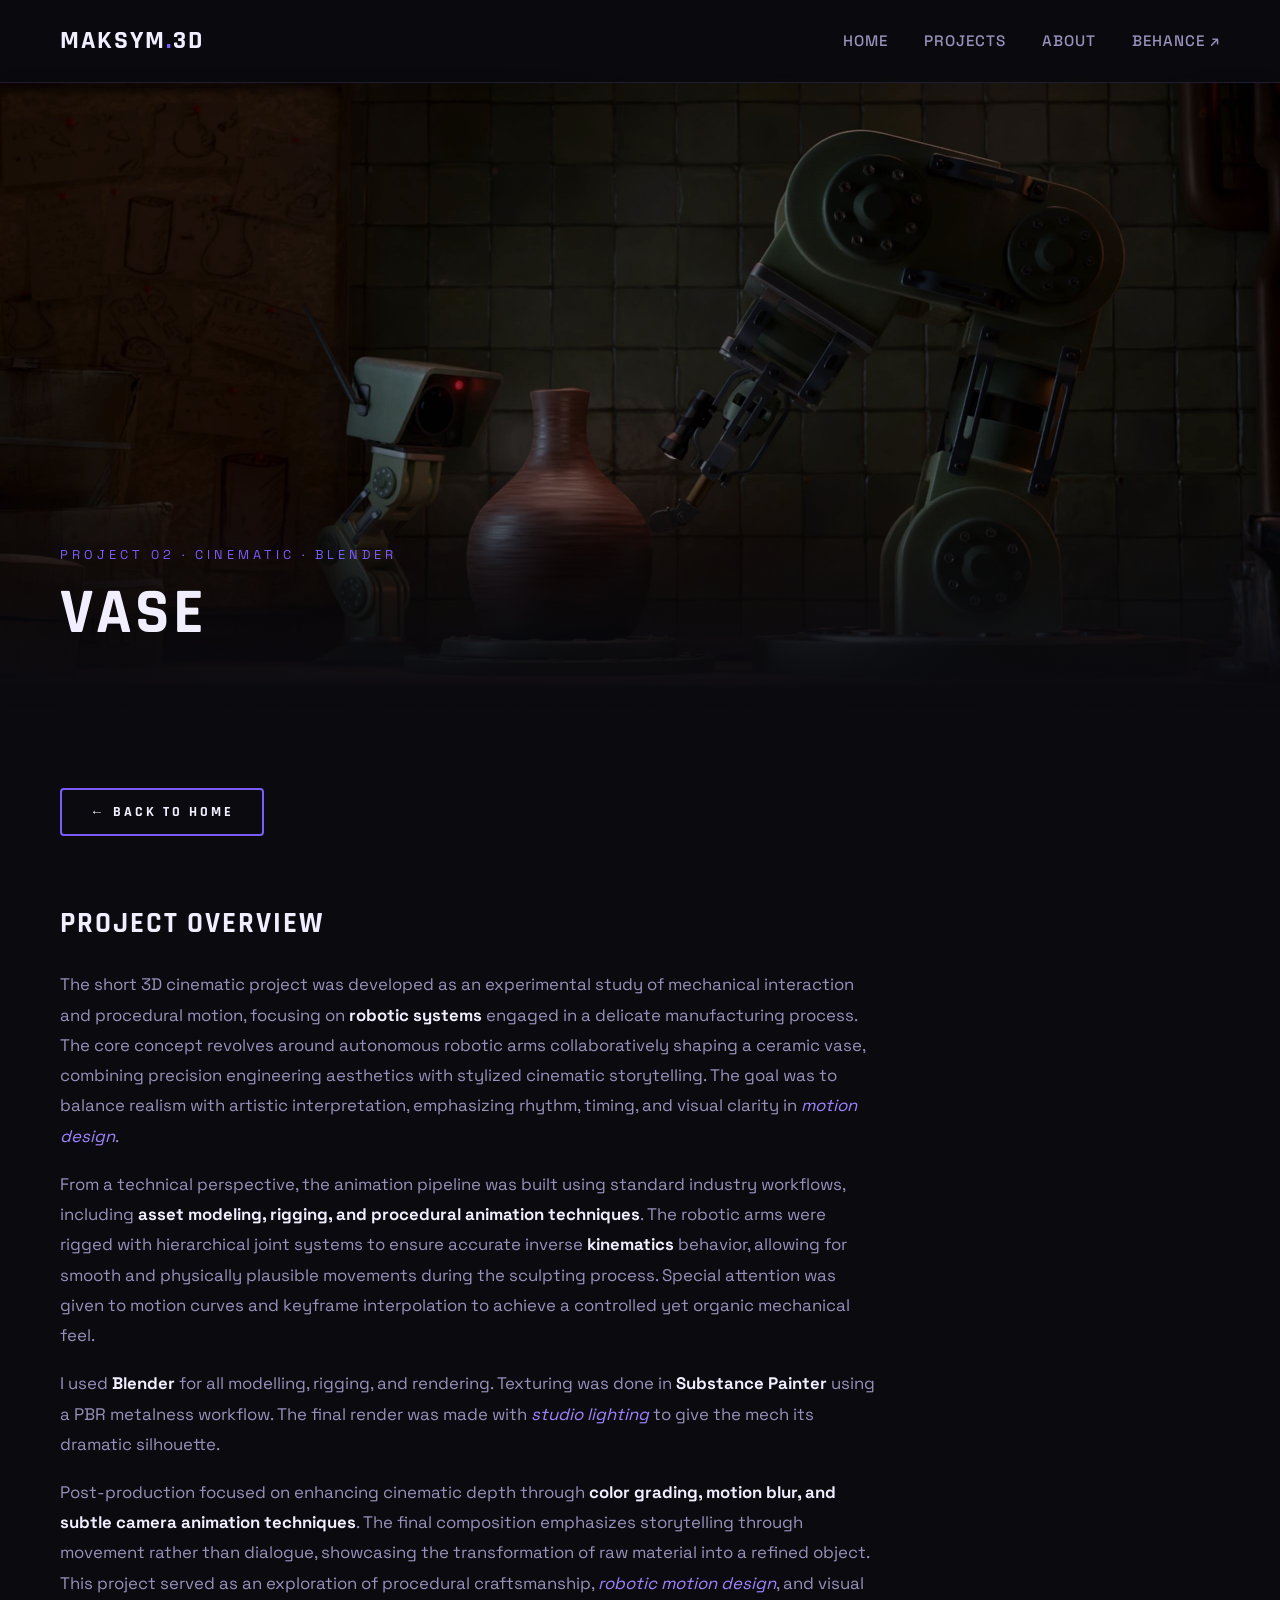
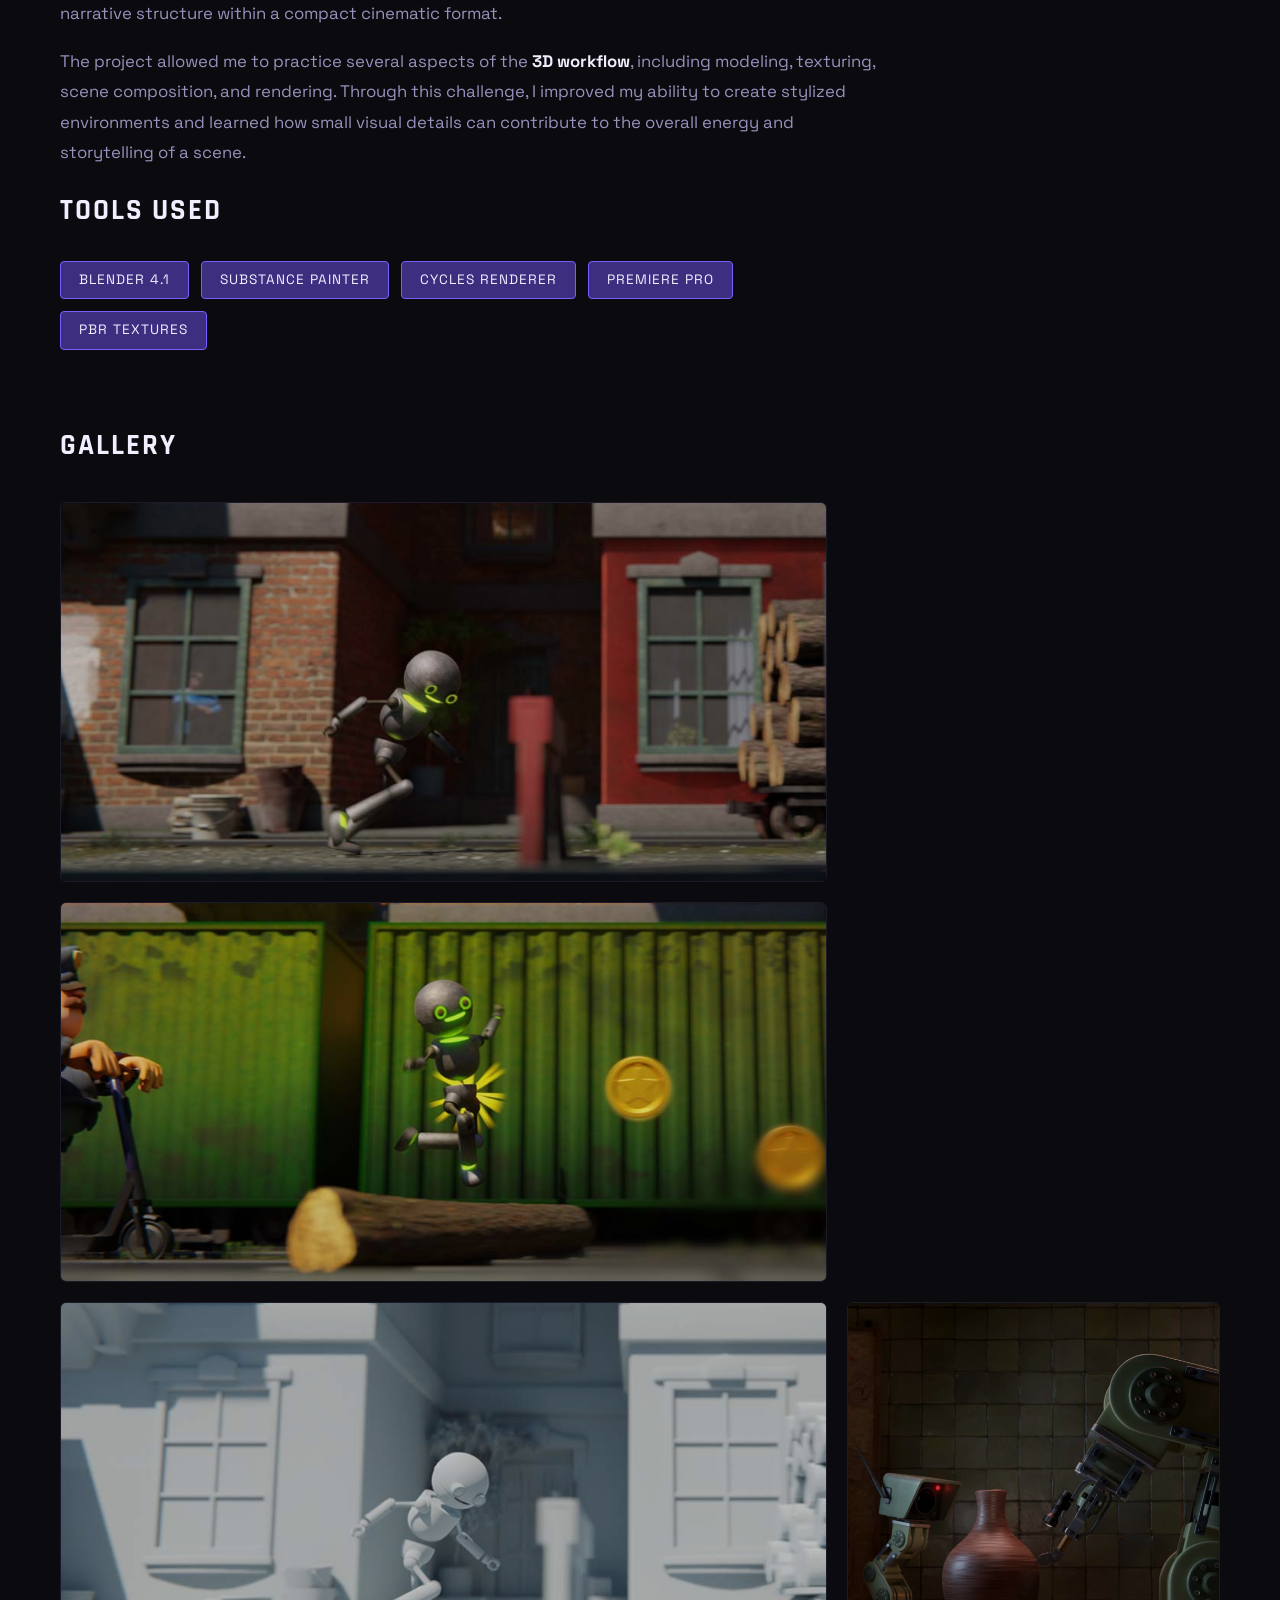
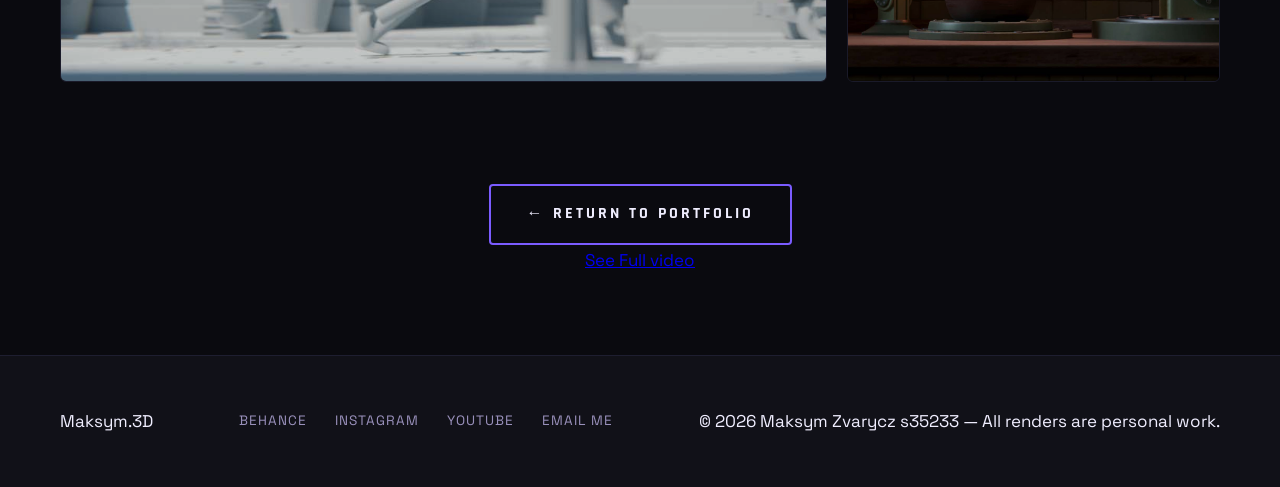
==== commit c09d3672: "Update card 2.HTML" ====
--- a/card 2.HTML
+++ b/card 2.HTML
@@ -118,6 +118,9 @@
             <div class="center-wrap">
                 <a href="https://s35233-pja.github.io/index.html" class="btn">← Return to Portfolio</a>
             </div>
+<div class="center-wrap">
+                <a href="https://www.youtube.com/watch?v=BWdvErtmLzc" target="_blank">See Full video </a>
+            </div>
         </div><!-- end .project-content -->
 
     </main>
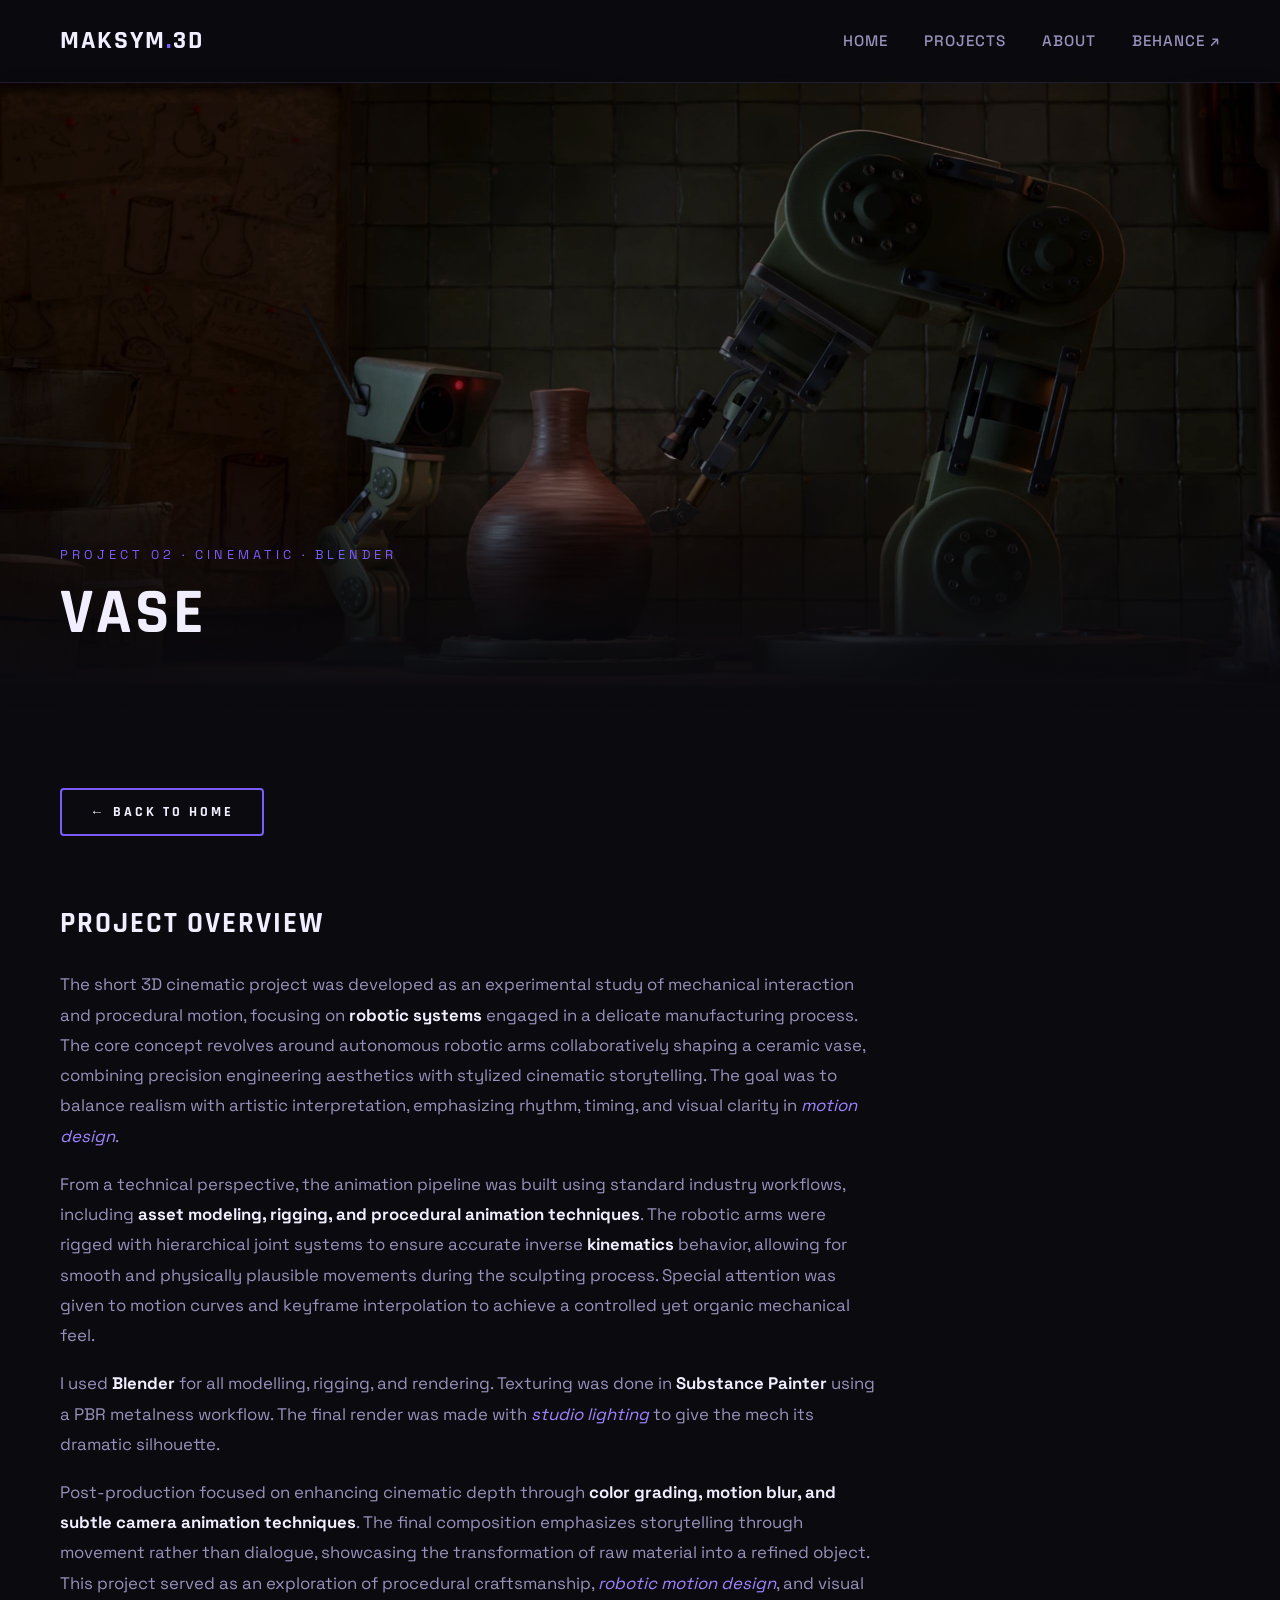
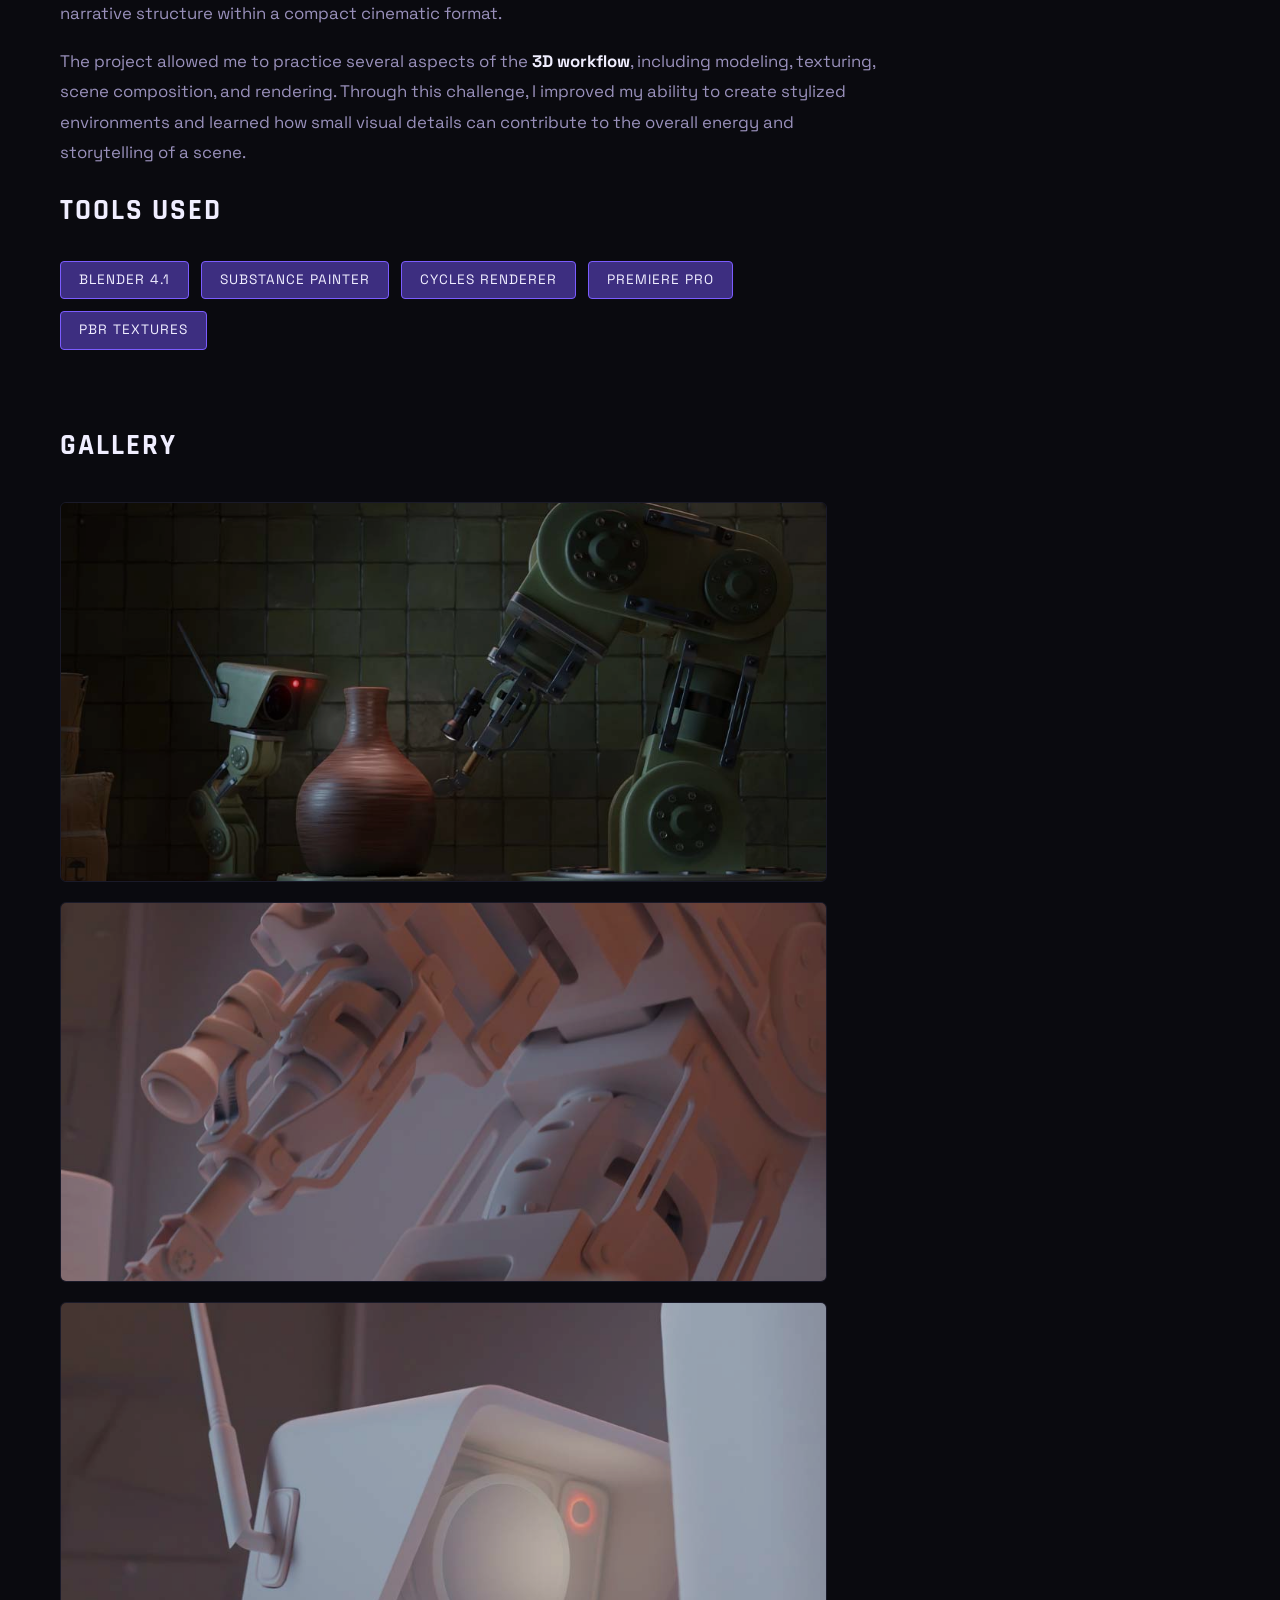
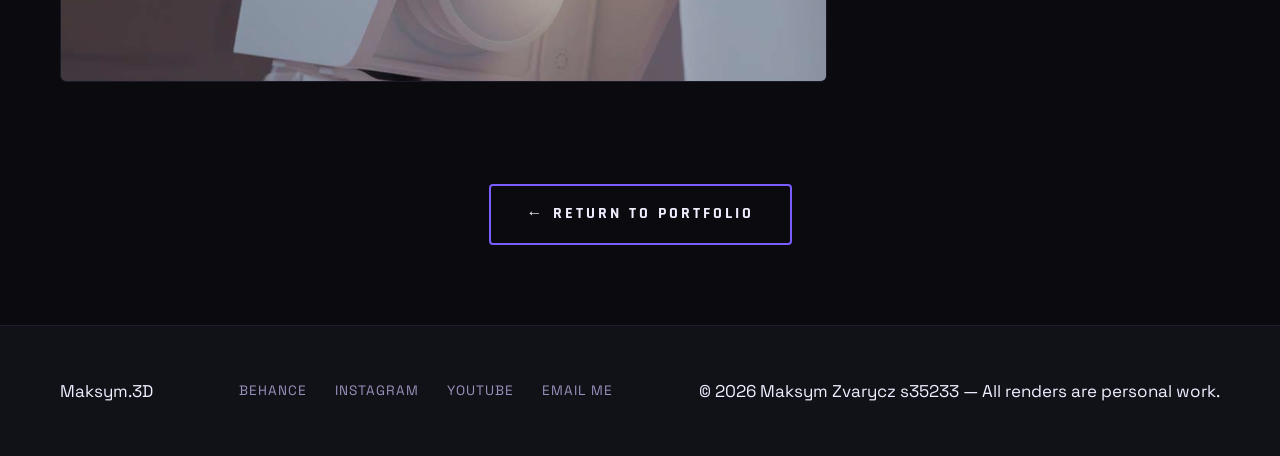
==== commit 3fb7f7de: "Update card 2.HTML" ====
--- a/card 2.HTML
+++ b/card 2.HTML
@@ -95,31 +95,26 @@
 
                     <img
                         class="wide"
-                        src="kont 3.jpg"
+                        src="kont 6.jpg"
                         alt="render"
                     >
 
                     <img class="wide"
-                        src="kont 1.jpg"
+                        src="kont 5.jpg"
                         alt="render"
                     >
 
                     <img class="wide"
-                        src="kont 2.jpg"
+                        src="kont 7.jpg"
                         alt="render"
                     >
-                    <a href="https://youtu.be/BWdvErtmLzc" target="_blank">
-    <img class="wide" src="Vase film banner.jpg" alt="Video preview">
-</a>
+            
                 </div>
             </div>
 
             <!-- ===== BACK BUTTON (bottom) ===== -->
             <div class="center-wrap">
                 <a href="https://s35233-pja.github.io/index.html" class="btn">← Return to Portfolio</a>
-            </div>
-<div class="center-wrap">
-                <a href="https://www.youtube.com/watch?v=BWdvErtmLzc" target="_blank">See Full video </a>
             </div>
         </div><!-- end .project-content -->
 
